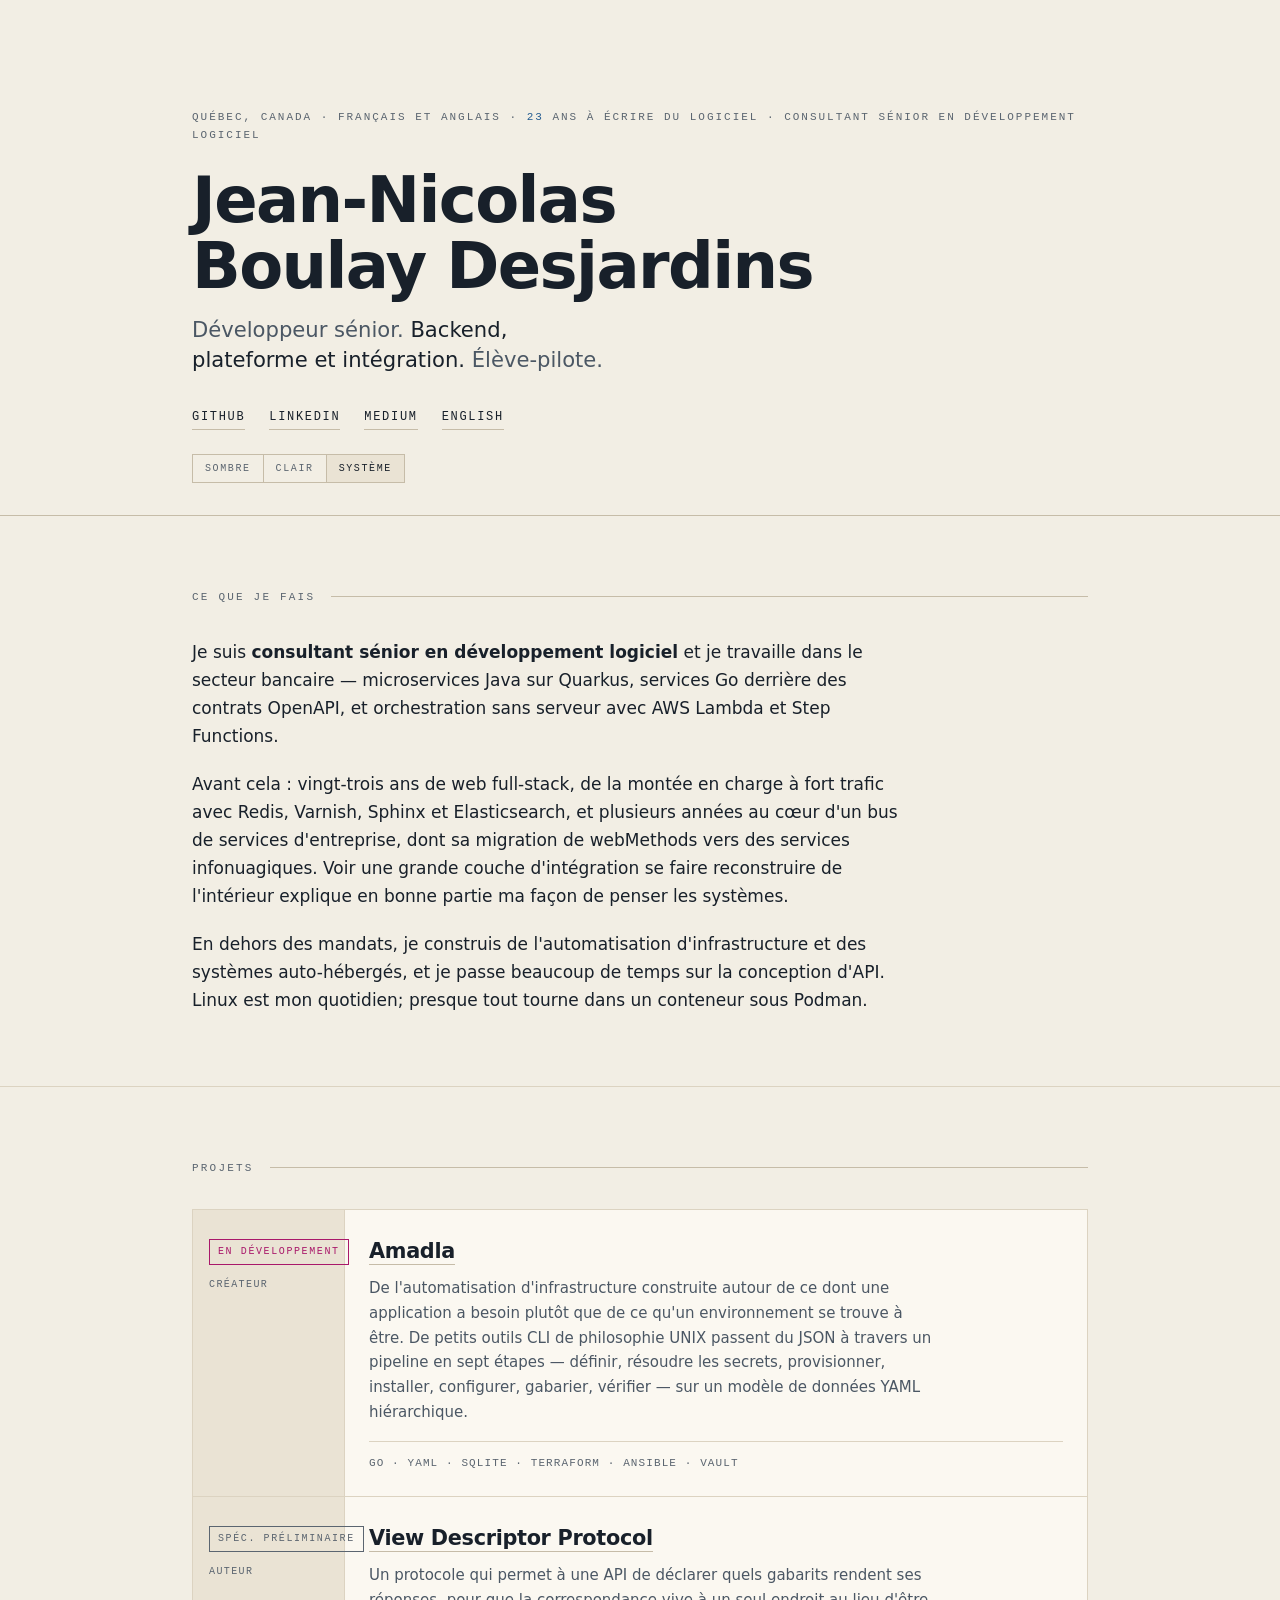
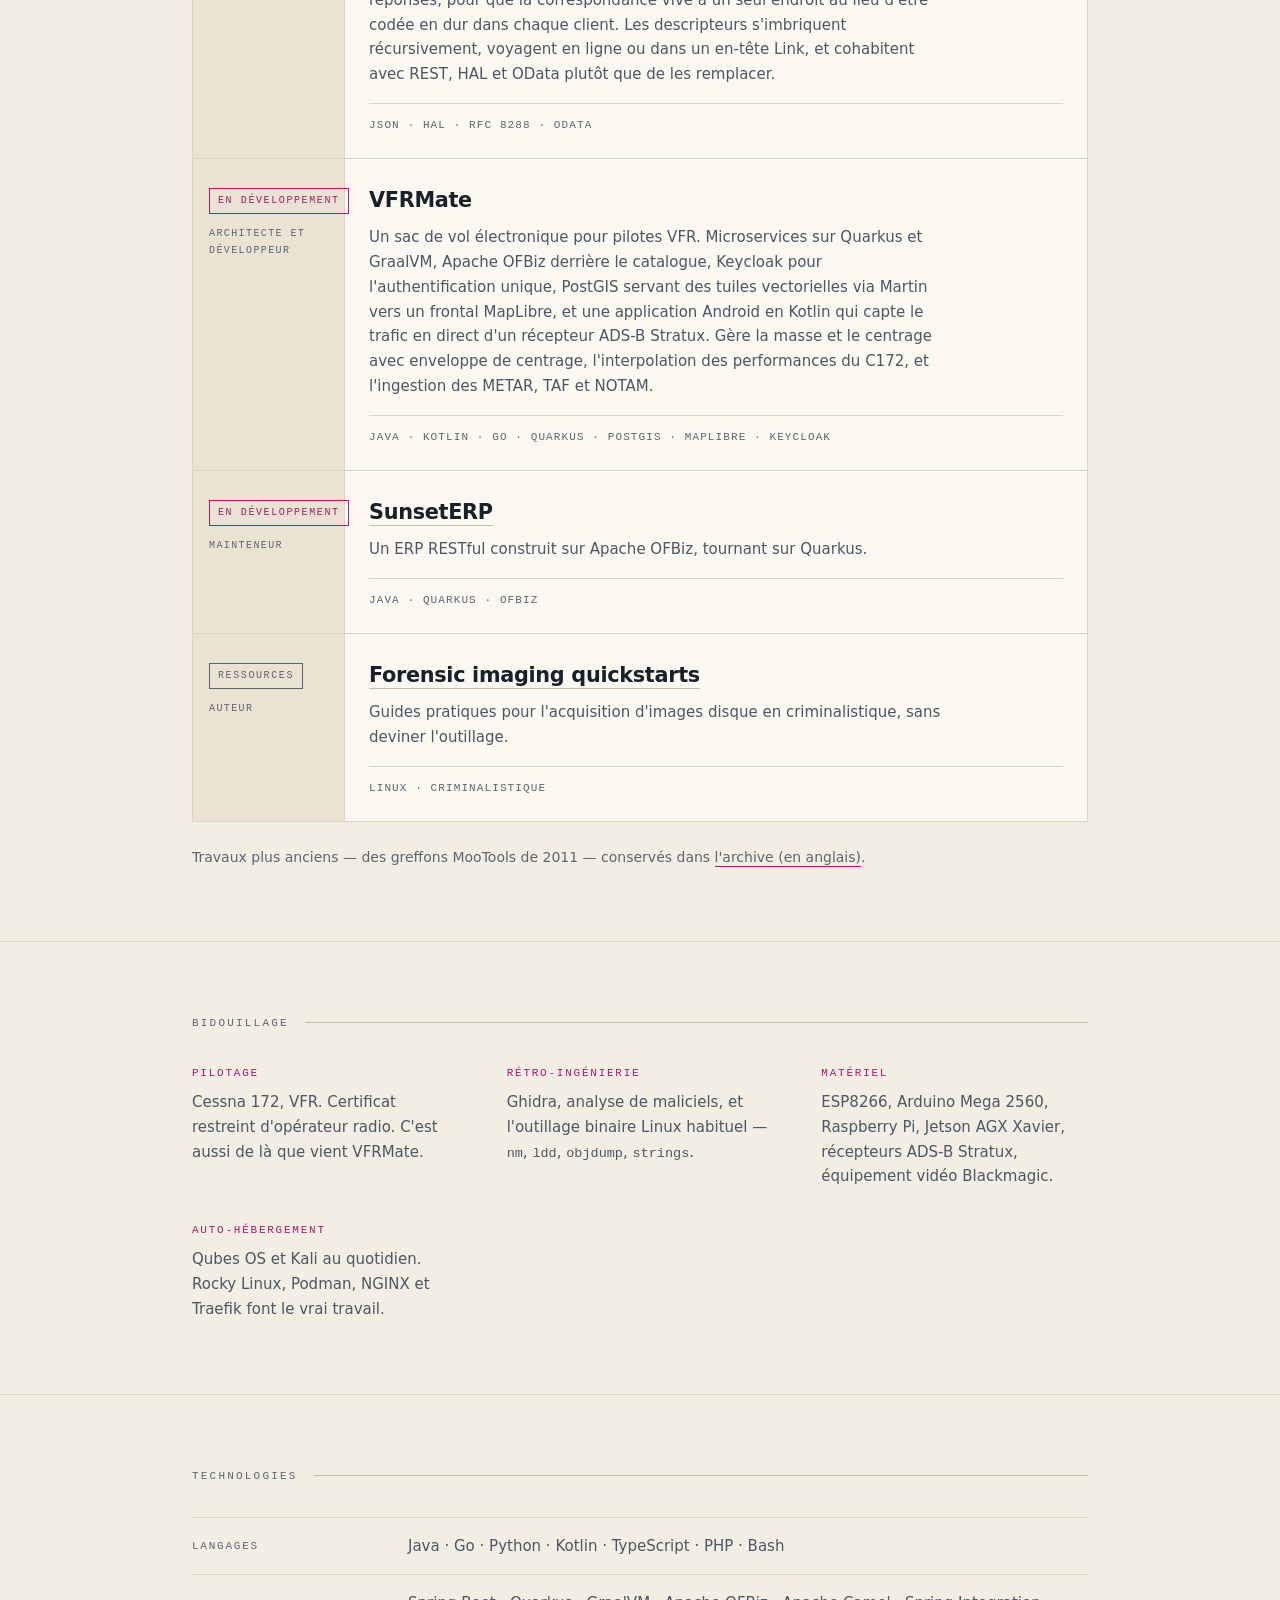
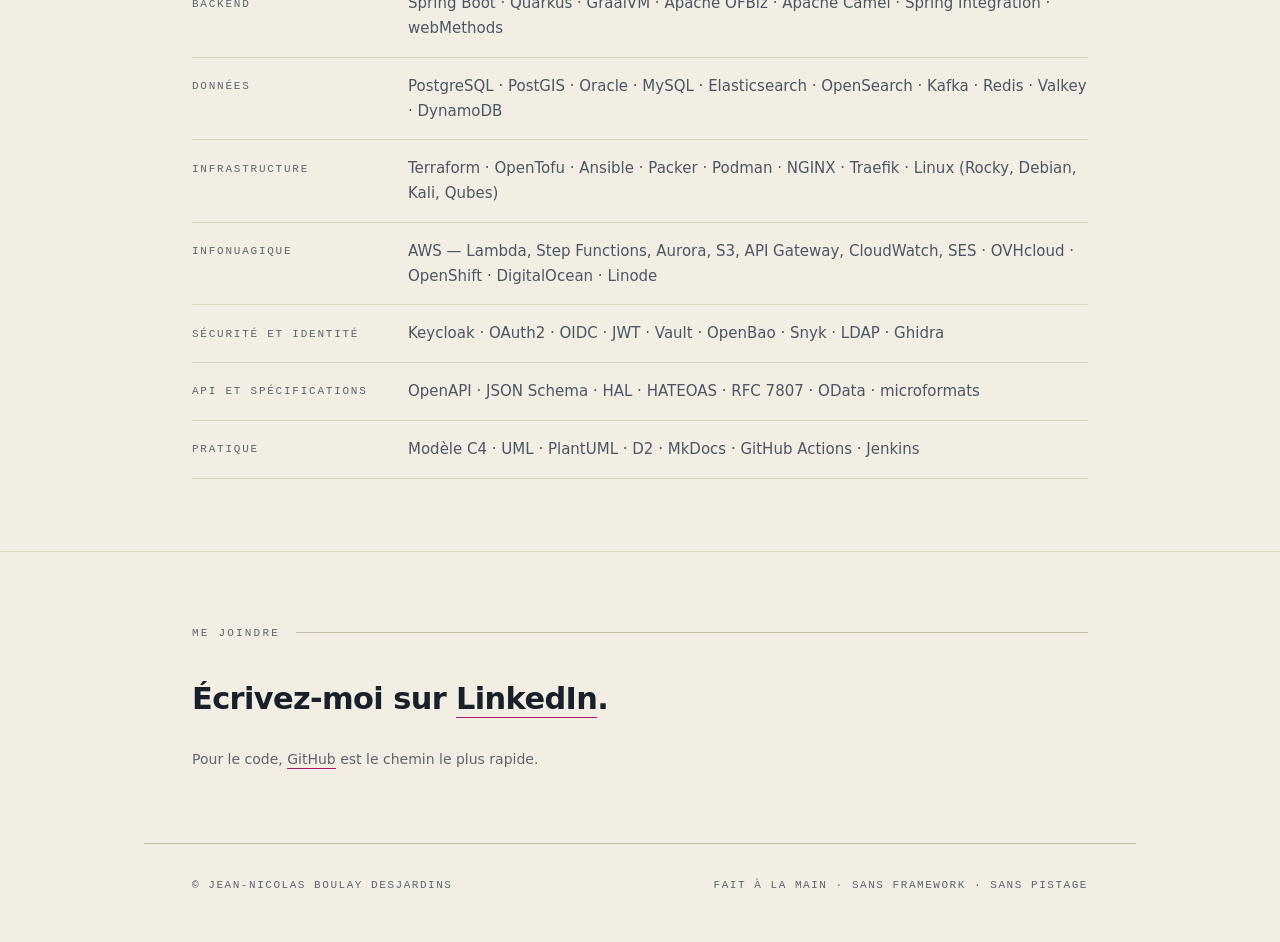
==== fr/index.html @ ff570d65 "Removed the pipeline scanning clause from the intro paragraph" ====
<!DOCTYPE html>
<html lang="fr">
<head>
<meta charset="utf-8">
<meta name="viewport" content="width=device-width, initial-scale=1">
<title>Jean-Nicolas Boulay Desjardins</title>
<meta name="description" content="Développeur sénior en backend, plateforme et intégration. Projets en automatisation d'infrastructure, conception de protocoles d'API et logiciel d'aviation.">
<link rel="canonical" href="https://jnbdz.github.io/fr/">
<link rel="alternate" hreflang="en" href="https://jnbdz.github.io/">
<link rel="alternate" hreflang="fr" href="https://jnbdz.github.io/fr/">
<link rel="alternate" hreflang="x-default" href="https://jnbdz.github.io/">
<meta property="og:type" content="profile">
<meta property="og:title" content="Jean-Nicolas Boulay Desjardins">
<meta property="og:description" content="Développeur sénior en backend, plateforme et intégration. Projets en automatisation d'infrastructure, conception de protocoles d'API et logiciel d'aviation.">
<meta property="og:url" content="https://jnbdz.github.io/fr/">
<meta property="og:site_name" content="Jean-Nicolas Boulay Desjardins">
<meta property="og:locale" content="fr_CA">
<meta name="theme-color" media="(prefers-color-scheme: dark)" content="#0e141a">
<meta name="theme-color" media="(prefers-color-scheme: light)" content="#f2eee4">
<script>
try {
  var t = localStorage.getItem("theme");
  if (t === "dark" || t === "light") {
    document.documentElement.setAttribute("data-theme", t);
  }
} catch (e) {}
</script>
<link rel="icon" href="/favicon.ico" sizes="32x32">
<link rel="stylesheet" href="/assets/css/main.css">
</head>
<body class="h-card">

<a class="skip-link" href="#main-content">Aller au contenu</a>

<header class="masthead">
  <div class="wrap">
    <p class="masthead__meta">
      <span class="p-region">Québec</span>, <span class="p-country-name">Canada</span>
      &middot; français et anglais
      &middot; <span class="masthead__meta-figure">23</span> ans à écrire du logiciel
      &middot; consultant sénior en développement logiciel
    </p>
    <h1 class="masthead__name p-name"><span class="p-given-name">Jean-Nicolas</span> <span class="p-family-name">Boulay Desjardins</span></h1>
    <p class="masthead__lede">
      Développeur sénior. <span class="masthead__lede-strong">Backend, plateforme et intégration.</span> Élève-pilote.
    </p>
    <nav class="masthead__links" aria-label="Profils ailleurs">
      <a class="u-url" href="https://github.com/jnbdz">GitHub</a>
      <a class="u-url" href="https://www.linkedin.com/in/jean-nicolas-boulay/">LinkedIn</a>
      <a class="u-url" href="https://jeannicolasboulay.medium.com/">Medium</a>
      <a href="/" lang="en" hreflang="en">English</a>
    </nav>
    <div class="theme-switch" role="group" aria-label="Thème" hidden>
      <button type="button" data-set-theme="dark" aria-pressed="false">Sombre</button>
      <button type="button" data-set-theme="light" aria-pressed="false">Clair</button>
      <button type="button" data-set-theme="system" aria-pressed="true">Système</button>
    </div>
  </div>
</header>

<main id="main-content" tabindex="-1">

  <section class="band" aria-labelledby="what-i-do">
    <div class="wrap">
      <h2 class="eyebrow" id="what-i-do">Ce que je fais</h2>
      <div class="prose">
        <p>Je suis <strong>consultant sénior en développement logiciel</strong> et je travaille dans le secteur bancaire — microservices Java sur Quarkus, services Go derrière des contrats OpenAPI, et orchestration sans serveur avec AWS Lambda et Step Functions.</p>
        <p>Avant cela : vingt-trois ans de web full-stack, de la montée en charge à fort trafic avec Redis, Varnish, Sphinx et Elasticsearch, et plusieurs années au cœur d'un bus de services d'entreprise, dont sa migration de webMethods vers des services infonuagiques. Voir une grande couche d'intégration se faire reconstruire de l'intérieur explique en bonne partie ma façon de penser les systèmes.</p>
        <p>En dehors des mandats, je construis de l'automatisation d'infrastructure et des systèmes auto-hébergés, et je passe beaucoup de temps sur la conception d'API. Linux est mon quotidien; presque tout tourne dans un conteneur sous Podman.</p>
      </div>
    </div>
  </section>

  <section class="band" aria-labelledby="projects">
    <div class="wrap">
      <h2 class="eyebrow" id="projects">Projets</h2>

      <div class="strips">

        <article class="strip">
          <div class="strip__status">
            <span class="strip__chip strip__chip--live">En développement</span>
            <span class="strip__role">Créateur</span>
          </div>
          <div class="strip__body">
            <h3 class="strip__title"><a href="https://amadla.org">Amadla</a></h3>
            <p class="strip__desc">De l'automatisation d'infrastructure construite autour de ce dont une application a besoin plutôt que de ce qu'un environnement se trouve à être. De petits outils CLI de philosophie UNIX passent du JSON à travers un pipeline en sept étapes — définir, résoudre les secrets, provisionner, installer, configurer, gabarier, vérifier — sur un modèle de données YAML hiérarchique.</p>
            <p class="strip__stack">Go &middot; YAML &middot; SQLite &middot; Terraform &middot; Ansible &middot; Vault</p>
          </div>
        </article>

        <article class="strip">
          <div class="strip__status">
            <span class="strip__chip">Spéc. préliminaire</span>
            <span class="strip__role">Auteur</span>
          </div>
          <div class="strip__body">
            <h3 class="strip__title"><a href="https://vdprotocol.org">View Descriptor Protocol</a></h3>
            <p class="strip__desc">Un protocole qui permet à une API de déclarer quels gabarits rendent ses réponses, pour que la correspondance vive à un seul endroit au lieu d'être codée en dur dans chaque client. Les descripteurs s'imbriquent récursivement, voyagent en ligne ou dans un en-tête Link, et cohabitent avec REST, HAL et OData plutôt que de les remplacer.</p>
            <p class="strip__stack">JSON &middot; HAL &middot; RFC 8288 &middot; OData</p>
          </div>
        </article>

        <article class="strip">
          <div class="strip__status">
            <span class="strip__chip strip__chip--live">En développement</span>
            <span class="strip__role">Architecte et développeur</span>
          </div>
          <div class="strip__body">
            <h3 class="strip__title">VFRMate</h3>
            <p class="strip__desc">Un sac de vol électronique pour pilotes VFR. Microservices sur Quarkus et GraalVM, Apache OFBiz derrière le catalogue, Keycloak pour l'authentification unique, PostGIS servant des tuiles vectorielles via Martin vers un frontal MapLibre, et une application Android en Kotlin qui capte le trafic en direct d'un récepteur ADS-B Stratux. Gère la masse et le centrage avec enveloppe de centrage, l'interpolation des performances du C172, et l'ingestion des METAR, TAF et NOTAM.</p>
            <p class="strip__stack">Java &middot; Kotlin &middot; Go &middot; Quarkus &middot; PostGIS &middot; MapLibre &middot; Keycloak</p>
          </div>
        </article>

        <article class="strip">
          <div class="strip__status">
            <span class="strip__chip strip__chip--live">En développement</span>
            <span class="strip__role">Mainteneur</span>
          </div>
          <div class="strip__body">
            <h3 class="strip__title"><a href="https://github.com/jnbdz/SunsetERP">SunsetERP</a></h3>
            <p class="strip__desc">Un ERP RESTful construit sur Apache OFBiz, tournant sur Quarkus.</p>
            <p class="strip__stack">Java &middot; Quarkus &middot; OFBiz</p>
          </div>
        </article>

        <article class="strip">
          <div class="strip__status">
            <span class="strip__chip">Ressources</span>
            <span class="strip__role">Auteur</span>
          </div>
          <div class="strip__body">
            <h3 class="strip__title"><a href="https://github.com/jnbdz/forensic-imaging-quickstarts">Forensic imaging quickstarts</a></h3>
            <p class="strip__desc">Guides pratiques pour l'acquisition d'images disque en criminalistique, sans deviner l'outillage.</p>
            <p class="strip__stack">Linux &middot; Criminalistique</p>
          </div>
        </article>

      </div>

      <p class="strip-note">Travaux plus anciens — des greffons MooTools de 2011 — conservés dans <a href="/demos.html">l'archive (en anglais)</a>.</p>
    </div>
  </section>

  <section class="band" aria-labelledby="tinkering">
    <div class="wrap">
      <h2 class="eyebrow" id="tinkering">Bidouillage</h2>
      <dl class="tinker">
        <div class="tinker__group">
          <dt class="tinker__term">Pilotage</dt>
          <dd class="tinker__desc">Cessna 172, VFR. Certificat restreint d'opérateur radio. C'est aussi de là que vient VFRMate.</dd>
        </div>
        <div class="tinker__group">
          <dt class="tinker__term">Rétro-ingénierie</dt>
          <dd class="tinker__desc">Ghidra, analyse de maliciels, et l'outillage binaire Linux habituel — <code>nm</code>, <code>ldd</code>, <code>objdump</code>, <code>strings</code>.</dd>
        </div>
        <div class="tinker__group">
          <dt class="tinker__term">Matériel</dt>
          <dd class="tinker__desc">ESP8266, Arduino Mega 2560, Raspberry Pi, Jetson AGX Xavier, récepteurs ADS-B Stratux, équipement vidéo Blackmagic.</dd>
        </div>
        <div class="tinker__group">
          <dt class="tinker__term">Auto-hébergement</dt>
          <dd class="tinker__desc">Qubes OS et Kali au quotidien. Rocky Linux, Podman, NGINX et Traefik font le vrai travail.</dd>
        </div>
      </dl>
    </div>
  </section>

  <section class="band" aria-labelledby="tech">
    <div class="wrap">
      <h2 class="eyebrow" id="tech">Technologies</h2>
      <dl class="tech">
        <div class="tech__row">
          <dt class="tech__term">Langages</dt>
          <dd class="tech__desc">Java &middot; Go &middot; Python &middot; Kotlin &middot; TypeScript &middot; PHP &middot; Bash</dd>
        </div>
        <div class="tech__row">
          <dt class="tech__term">Backend</dt>
          <dd class="tech__desc">Spring Boot &middot; Quarkus &middot; GraalVM &middot; Apache OFBiz &middot; Apache Camel &middot; Spring Integration &middot; webMethods</dd>
        </div>
        <div class="tech__row">
          <dt class="tech__term">Données</dt>
          <dd class="tech__desc">PostgreSQL &middot; PostGIS &middot; Oracle &middot; MySQL &middot; Elasticsearch &middot; OpenSearch &middot; Kafka &middot; Redis &middot; Valkey &middot; DynamoDB</dd>
        </div>
        <div class="tech__row">
          <dt class="tech__term">Infrastructure</dt>
          <dd class="tech__desc">Terraform &middot; OpenTofu &middot; Ansible &middot; Packer &middot; Podman &middot; NGINX &middot; Traefik &middot; Linux (Rocky, Debian, Kali, Qubes)</dd>
        </div>
        <div class="tech__row">
          <dt class="tech__term">Infonuagique</dt>
          <dd class="tech__desc">AWS — Lambda, Step Functions, Aurora, S3, API Gateway, CloudWatch, SES &middot; OVHcloud &middot; OpenShift &middot; DigitalOcean &middot; Linode</dd>
        </div>
        <div class="tech__row">
          <dt class="tech__term">Sécurité et identité</dt>
          <dd class="tech__desc">Keycloak &middot; OAuth2 &middot; OIDC &middot; JWT &middot; Vault &middot; OpenBao &middot; Snyk &middot; LDAP &middot; Ghidra</dd>
        </div>
        <div class="tech__row">
          <dt class="tech__term">API et spécifications</dt>
          <dd class="tech__desc">OpenAPI &middot; JSON Schema &middot; HAL &middot; HATEOAS &middot; RFC 7807 &middot; OData &middot; microformats</dd>
        </div>
        <div class="tech__row">
          <dt class="tech__term">Pratique</dt>
          <dd class="tech__desc">Modèle C4 &middot; UML &middot; PlantUML &middot; D2 &middot; MkDocs &middot; GitHub Actions &middot; Jenkins</dd>
        </div>
      </dl>
    </div>
  </section>

  <section class="band" aria-labelledby="contact">
    <div class="wrap">
      <h2 class="eyebrow" id="contact">Me joindre</h2>
      <p class="contact__line">Écrivez-moi sur <a href="https://www.linkedin.com/in/jean-nicolas-boulay/">LinkedIn</a>.</p>
      <p class="strip-note">Pour le code, <a href="https://github.com/jnbdz">GitHub</a> est le chemin le plus rapide.</p>
    </div>
  </section>

</main>

<footer class="wrap site-footer">
  <span>&copy; Jean-Nicolas Boulay Desjardins</span>
  <span>Fait à la main &middot; Sans framework &middot; Sans pistage</span>
</footer>

<script>
(function () {
  var group = document.querySelector(".theme-switch");
  if (!group) { return; }
  var root = document.documentElement;
  var buttons = Array.prototype.slice.call(
    group.querySelectorAll("button[data-set-theme]"));

  function paint() {
    var mode = root.getAttribute("data-theme") || "system";
    buttons.forEach(function (b) {
      b.setAttribute("aria-pressed",
        String(b.getAttribute("data-set-theme") === mode));
    });
  }

  buttons.forEach(function (b) {
    b.addEventListener("click", function () {
      var mode = b.getAttribute("data-set-theme");
      try {
        if (mode === "system") { localStorage.removeItem("theme"); }
        else { localStorage.setItem("theme", mode); }
      } catch (e) {}
      if (mode === "system") { root.removeAttribute("data-theme"); }
      else { root.setAttribute("data-theme", mode); }
      paint();
    });
  });

  group.hidden = false;
  paint();
})();
</script>

</body>
</html>
---- assets/css/main.css ----
@layer reset, tokens, base, layout, components, utilities;
/* Layer order. Later layers win regardless of specificity. */

@layer reset {
  *,
  *::before,
  *::after {
    box-sizing: border-box;
  }

  :where(body, h1, h2, h3, p, dl, dd, figure) {
    margin: 0;
  }

  :where(ul, ol) {
    margin: 0;
    padding: 0;
    list-style: none;
  }

  :where(img, svg) {
    display: block;
    max-width: 100%;
  }
}

@layer tokens {
  :root {
    color-scheme: dark light;

    /* --- primitives: night panel (dark) --- */
    --slate-950: #0e141a;
    --slate-900: #151d25;
    --slate-850: #1b242e;
    --slate-800: #1e2831;
    --slate-700: #2c3945;
    --slate-400: #7f8d98;
    --slate-300: #97a5b3;
    --slate-100: #dce3ea;
    --magenta-400: #ee5ba3;
    --blue-300: #6fade2;

    /* --- primitives: chart paper (light) --- */
    --buff-100: #f2eee4;
    --buff-50: #fbf8f1;
    --buff-200: #eae3d4;
    --buff-300: #dcd3c1;
    --buff-400: #c6bca8;
    --ink-900: #18202a;
    --ink-600: #4b5764;
    --ink-500: #5b6570;
    --magenta-700: #a9186a;
    --blue-800: #245c90;

    /* --- semantic: dark is the primary treatment --- */
    --color-ground: var(--slate-950);
    --color-surface: var(--slate-900);
    --color-surface-alt: var(--slate-850);
    --color-rule: var(--slate-700);
    --color-rule-soft: var(--slate-800);
    --color-text: var(--slate-100);
    --color-text-muted: var(--slate-300);
    --color-text-faint: var(--slate-400);
    --color-accent: var(--magenta-400);
    --color-accent-2: var(--blue-300);

    /* --- type --- */
    --font-sans: system-ui, -apple-system, "Segoe UI", Roboto,
      "Helvetica Neue", Arial, sans-serif;
    --font-mono: ui-monospace, "SF Mono", SFMono-Regular, Menlo, Consolas,
      "Liberation Mono", monospace;

    --text-label: 0.6875rem;
    --text-chip: 0.625rem;
    --text-sm: 0.875rem;
    --text-body: 0.9375rem;
    --text-lg: clamp(1.0625rem, 1rem + 0.4vw, 1.375rem);
    --text-title: 1.3rem;
    --text-display: clamp(2.1rem, 1.1rem + 4.2vw, 4rem);
    --text-contact: clamp(1.25rem, 1rem + 1.4vw, 1.9rem);

    --tracking-label: 0.2em;
    --tracking-chip: 0.16em;

    /* --- space scale --- */
    --space-unit: 0.25rem;
    --space-1: calc(var(--space-unit) * 1);
    --space-2: calc(var(--space-unit) * 2);
    --space-3: calc(var(--space-unit) * 3);
    --space-4: calc(var(--space-unit) * 4);
    --space-6: calc(var(--space-unit) * 6);
    --space-8: calc(var(--space-unit) * 8);
    --space-12: calc(var(--space-unit) * 12);

    /* --- layout --- */
    --measure: 66ch;
    --gutter: clamp(1.25rem, 5vw, 3rem);
    --page-max: 62rem;
    --band-space: clamp(3rem, 8vh, 4.5rem);
  }

  @media (prefers-color-scheme: light) {
    :root {
      --color-ground: var(--buff-100);
      --color-surface: var(--buff-50);
      --color-surface-alt: var(--buff-200);
      --color-rule: var(--buff-400);
      --color-rule-soft: var(--buff-300);
      --color-text: var(--ink-900);
      --color-text-muted: var(--ink-600);
      --color-text-faint: var(--ink-500);
      --color-accent: var(--magenta-700);
      --color-accent-2: var(--blue-800);
    }
  }

  /* Forced themes: the masthead theme switch stamps data-theme on <html>.
     Attribute selectors outrank the plain :root blocks, so these win over
     both system schemes. Token assignments must stay byte-identical to the
     corresponding scheme blocks above - tools/check.py enforces the match. */
  :root[data-theme="dark"] {
    color-scheme: dark;
    --color-ground: var(--slate-950);
    --color-surface: var(--slate-900);
    --color-surface-alt: var(--slate-850);
    --color-rule: var(--slate-700);
    --color-rule-soft: var(--slate-800);
    --color-text: var(--slate-100);
    --color-text-muted: var(--slate-300);
    --color-text-faint: var(--slate-400);
    --color-accent: var(--magenta-400);
    --color-accent-2: var(--blue-300);
  }

  :root[data-theme="light"] {
    color-scheme: light;
    --color-ground: var(--buff-100);
    --color-surface: var(--buff-50);
    --color-surface-alt: var(--buff-200);
    --color-rule: var(--buff-400);
    --color-rule-soft: var(--buff-300);
    --color-text: var(--ink-900);
    --color-text-muted: var(--ink-600);
    --color-text-faint: var(--ink-500);
    --color-accent: var(--magenta-700);
    --color-accent-2: var(--blue-800);
  }
}

@layer base {
  html {
    -webkit-text-size-adjust: 100%;
  }

  body {
    background-color: var(--color-ground);
    color: var(--color-text);
    font-family: var(--font-sans);
    font-size: clamp(1rem, 0.96rem + 0.2vw, 1.0625rem);
    line-height: 1.65;
    font-variant-numeric: tabular-nums;
    -webkit-font-smoothing: antialiased;
  }

  a {
    color: inherit;
    text-decoration: none;
    border-block-end: 1px solid var(--color-accent);
    padding-block-end: 1px;
    transition: color 0.15s ease, border-color 0.15s ease;
  }

  a:hover {
    color: var(--color-accent);
  }

  a:focus-visible {
    outline: 2px solid var(--color-accent);
    outline-offset: 3px;
    border-radius: 2px;
  }

  strong {
    font-weight: 600;
    color: var(--color-text);
  }

  code {
    font-family: var(--font-mono);
    font-size: 0.9em;
  }
}

@layer utilities {
  @media (prefers-reduced-motion: reduce) {
    *,
    *::before,
    *::after {
      transition-duration: 0.01ms;
      animation-duration: 0.01ms;
      animation-iteration-count: 1;
    }
  }
}

@layer layout {
  .wrap {
    max-inline-size: var(--page-max);
    margin-inline: auto;
    padding-inline: var(--gutter);
  }

  .band {
    border-block-end: 1px solid var(--color-rule-soft);
  }

  .band:last-of-type {
    border-block-end: 0;
  }

  .band > .wrap {
    padding-block: var(--band-space);
  }

  .prose {
    max-inline-size: var(--measure);
  }

  .prose > p + p {
    margin-block-start: 1.15em;
  }
}

@layer components {
  .eyebrow {
    display: flex;
    align-items: center;
    gap: var(--space-4);
    margin-block-end: var(--space-8);
    font-family: var(--font-mono);
    font-size: var(--text-label);
    font-weight: 400;
    letter-spacing: var(--tracking-label);
    text-transform: uppercase;
    color: var(--color-text-faint);
  }

  .eyebrow::after {
    content: "";
    flex: 1;
    block-size: 1px;
    background-color: var(--color-rule);
  }

  .site-footer {
    display: flex;
    flex-wrap: wrap;
    gap: var(--space-2) var(--space-8);
    justify-content: space-between;
    border-block-start: 1px solid var(--color-rule);
    padding-block: var(--space-8) var(--space-12);
    font-family: var(--font-mono);
    font-size: var(--text-label);
    letter-spacing: 0.14em;
    text-transform: uppercase;
    color: var(--color-text-faint);
  }
}

@layer utilities {
  .skip-link {
    position: absolute;
    inset-inline-start: var(--gutter);
    inset-block-start: var(--space-2);
    z-index: 10;
    padding: var(--space-3) var(--space-4);
    background-color: var(--color-surface);
    border: 1px solid var(--color-accent);
    transform: translateY(-200%);
  }

  .skip-link:focus {
    transform: translateY(0);
  }

  .sr-only {
    position: absolute;
    inline-size: 1px;
    block-size: 1px;
    padding: 0;
    margin: -1px;
    overflow: hidden;
    clip-path: inset(50%);
    white-space: nowrap;
    border: 0;
  }
}

@layer components {
  .masthead {
    border-block-end: 1px solid var(--color-rule);
    padding-block: clamp(3.5rem, 12vh, 7rem) var(--space-8);
  }

  .masthead__meta {
    margin-block-end: var(--space-6);
    font-family: var(--font-mono);
    font-size: var(--text-label);
    letter-spacing: 0.18em;
    text-transform: uppercase;
    color: var(--color-text-faint);
  }

  .masthead__meta-figure {
    color: var(--color-accent-2);
    font-weight: 500;
  }

  .masthead__name {
    max-inline-size: 14ch;
    margin-block-end: var(--space-4);
    font-size: var(--text-display);
    font-weight: 650;
    line-height: 1.02;
    letter-spacing: -0.025em;
  }

  .masthead__lede {
    max-inline-size: 34ch;
    margin-block-end: var(--space-8);
    font-size: var(--text-lg);
    line-height: 1.45;
    color: var(--color-text-muted);
    text-wrap: balance;
  }

  .masthead__lede-strong {
    color: var(--color-text);
  }

  .masthead__links {
    display: flex;
    flex-wrap: wrap;
    gap: var(--space-6);
    font-family: var(--font-mono);
    font-size: 0.75rem;
    letter-spacing: 0.14em;
    text-transform: uppercase;
  }

  .masthead__links a {
    border-block-end-color: var(--color-rule);
  }

  .masthead__links a:hover {
    border-block-end-color: var(--color-accent);
  }

  .theme-switch {
    display: inline-flex;
    margin-block-start: var(--space-6);
    border: 1px solid var(--color-rule);
  }

  .theme-switch button {
    padding: var(--space-2) var(--space-3);
    background: none;
    border: 0;
    font-family: var(--font-mono);
    font-size: var(--text-chip);
    letter-spacing: var(--tracking-chip);
    text-transform: uppercase;
    color: var(--color-text-faint);
    cursor: pointer;
  }

  .theme-switch button + button {
    border-inline-start: 1px solid var(--color-rule);
  }

  .theme-switch button[aria-pressed="true"] {
    background-color: var(--color-surface-alt);
    color: var(--color-text);
  }

  .theme-switch button:focus-visible {
    outline: 2px solid var(--color-accent);
    outline-offset: -2px;
  }
}

@layer components {
  .strips {
    display: grid;
    gap: 1px;
    background-color: var(--color-rule-soft);
    border: 1px solid var(--color-rule-soft);
  }

  .strip {
    display: grid;
    grid-template-columns: 9.5rem 1fr;
    background-color: var(--color-surface);
  }

  .strip__status {
    padding: var(--space-6) var(--space-4);
    background-color: var(--color-surface-alt);
    border-inline-end: 1px solid var(--color-rule-soft);
  }

  .strip__chip {
    display: inline-block;
    padding: var(--space-1) var(--space-2);
    border: 1px solid currentcolor;
    font-family: var(--font-mono);
    font-size: var(--text-chip);
    letter-spacing: var(--tracking-chip);
    text-transform: uppercase;
    white-space: nowrap;
    color: var(--color-text-faint);
  }

  .strip__chip--live {
    color: var(--color-accent);
  }

  .strip__chip--active {
    color: var(--color-accent-2);
  }

  .strip__role {
    display: block;
    margin-block-start: var(--space-3);
    font-family: var(--font-mono);
    font-size: var(--text-chip);
    letter-spacing: 0.14em;
    text-transform: uppercase;
    color: var(--color-text-faint);
  }

  .strip__body {
    padding: var(--space-6);
  }

  .strip__title {
    margin-block-end: var(--space-2);
    font-size: var(--text-title);
    font-weight: 600;
    letter-spacing: -0.015em;
  }

  .strip__title a {
    border-block-end-color: var(--color-rule);
  }

  .strip__title a:hover {
    border-block-end-color: var(--color-accent);
  }

  .strip__desc {
    max-inline-size: 60ch;
    font-size: var(--text-body);
    color: var(--color-text-muted);
  }

  .strip__stack {
    margin-block-start: var(--space-4);
    padding-block-start: var(--space-3);
    border-block-start: 1px solid var(--color-rule-soft);
    font-family: var(--font-mono);
    font-size: var(--text-label);
    letter-spacing: 0.1em;
    text-transform: uppercase;
    color: var(--color-text-faint);
  }

  .strip-note {
    margin-block-start: var(--space-6);
    font-size: var(--text-sm);
    color: var(--color-text-faint);
  }

  @media (width <= 40rem) {
    .strip {
      grid-template-columns: 1fr;
    }

    .strip__status {
      display: flex;
      align-items: center;
      gap: var(--space-4);
      padding: var(--space-4);
      border-inline-end: 0;
      border-block-end: 1px solid var(--color-rule-soft);
    }

    .strip__role {
      margin-block-start: 0;
    }

    .strip__body {
      padding: var(--space-4);
    }
  }
}

@layer components {
  .tinker {
    display: grid;
    gap: var(--space-8) var(--space-12);
    grid-template-columns: repeat(auto-fit, minmax(15rem, 1fr));
  }

  .tinker__term {
    margin-block-end: var(--space-2);
    font-family: var(--font-mono);
    font-size: var(--text-label);
    letter-spacing: var(--tracking-chip);
    text-transform: uppercase;
    color: var(--color-accent);
  }

  .tinker__desc {
    margin: 0;
    font-size: var(--text-body);
    color: var(--color-text-muted);
  }

  .tech__row {
    display: grid;
    grid-template-columns: 12rem 1fr;
    gap: var(--space-6);
    padding-block: var(--space-4);
    border-block-start: 1px solid var(--color-rule-soft);
  }

  .tech__row:last-child {
    border-block-end: 1px solid var(--color-rule-soft);
  }

  .tech__term {
    padding-block-start: 0.2rem;
    font-family: var(--font-mono);
    font-size: var(--text-label);
    letter-spacing: var(--tracking-chip);
    text-transform: uppercase;
    color: var(--color-text-faint);
  }

  .tech__desc {
    margin: 0;
    font-size: var(--text-body);
    color: var(--color-text-muted);
  }

  .contact__line {
    font-size: var(--text-contact);
    font-weight: 550;
    letter-spacing: -0.02em;
  }

  @media (width <= 40rem) {
    .tech__row {
      grid-template-columns: 1fr;
      gap: var(--space-1);
    }
  }
}

@layer components {
  .prose li + li {
    margin-block-start: var(--space-2);
  }

  .prose li {
    color: var(--color-text-muted);
  }
}
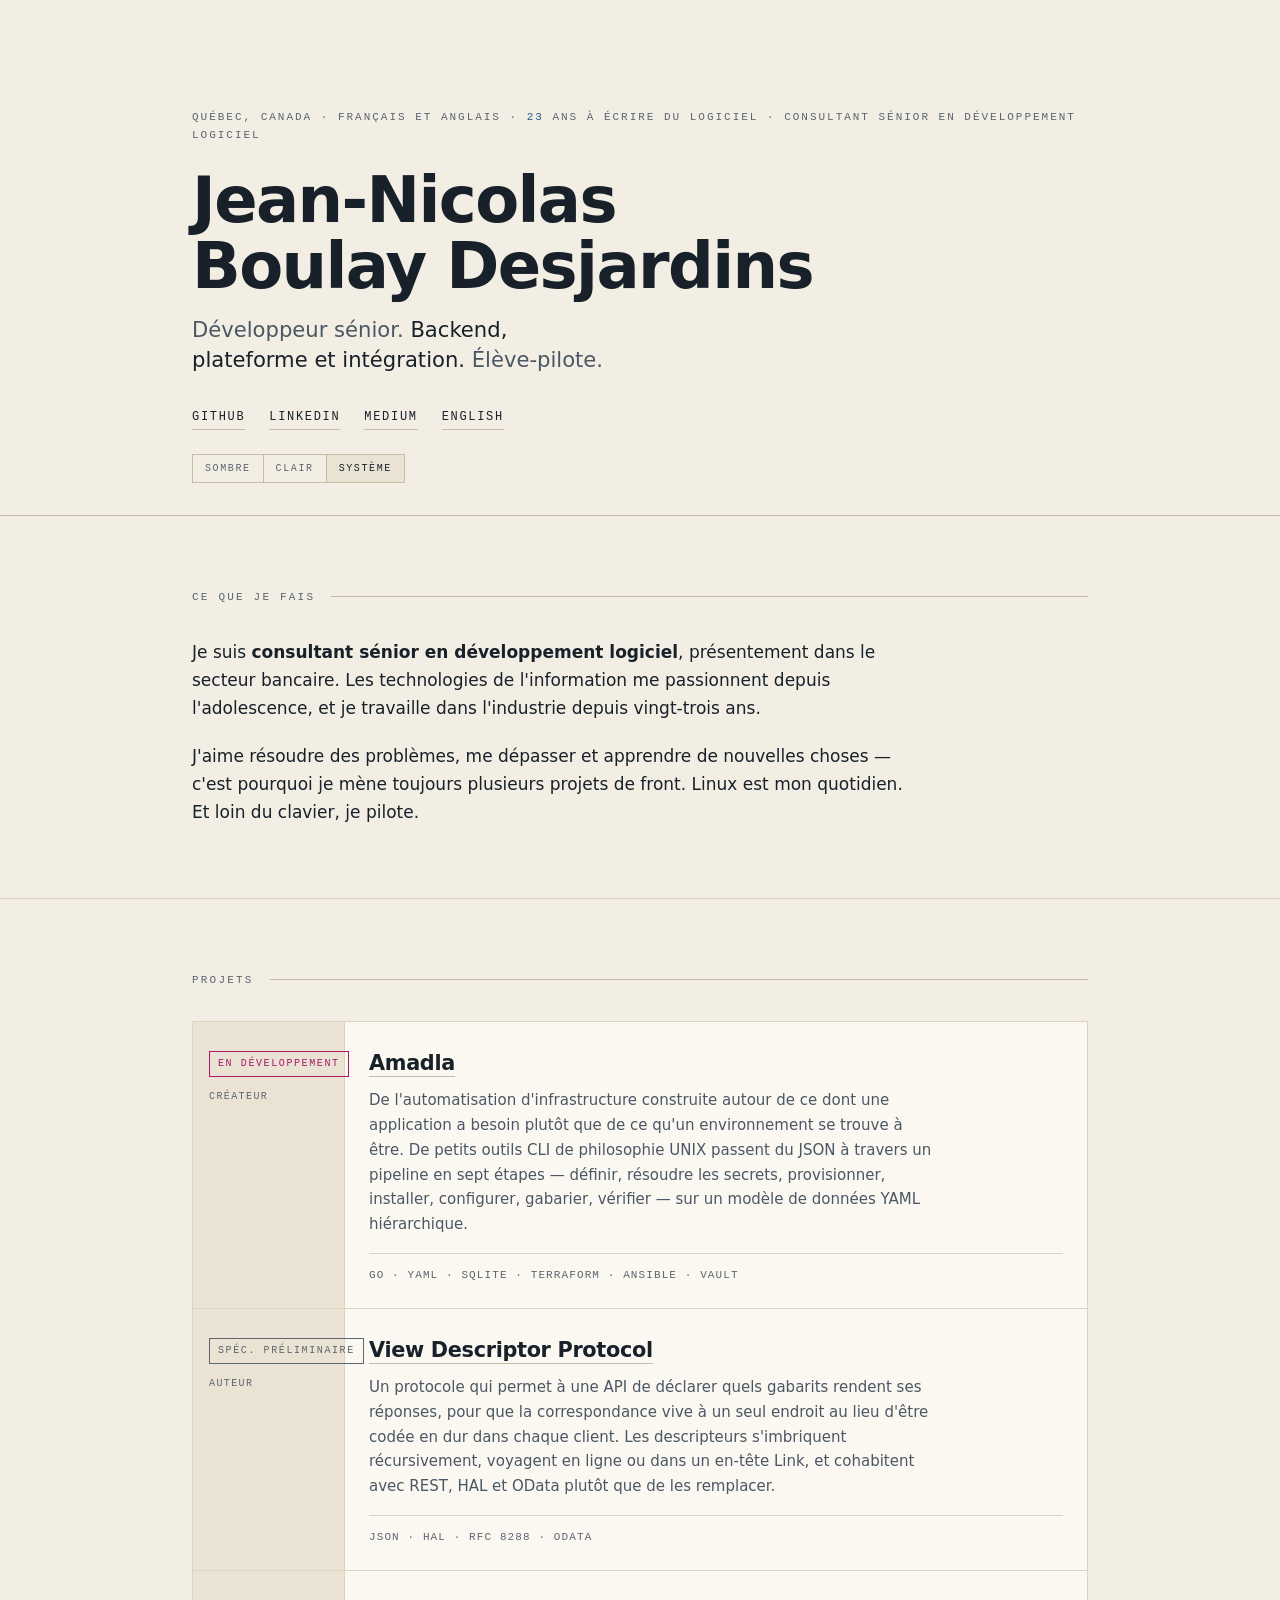
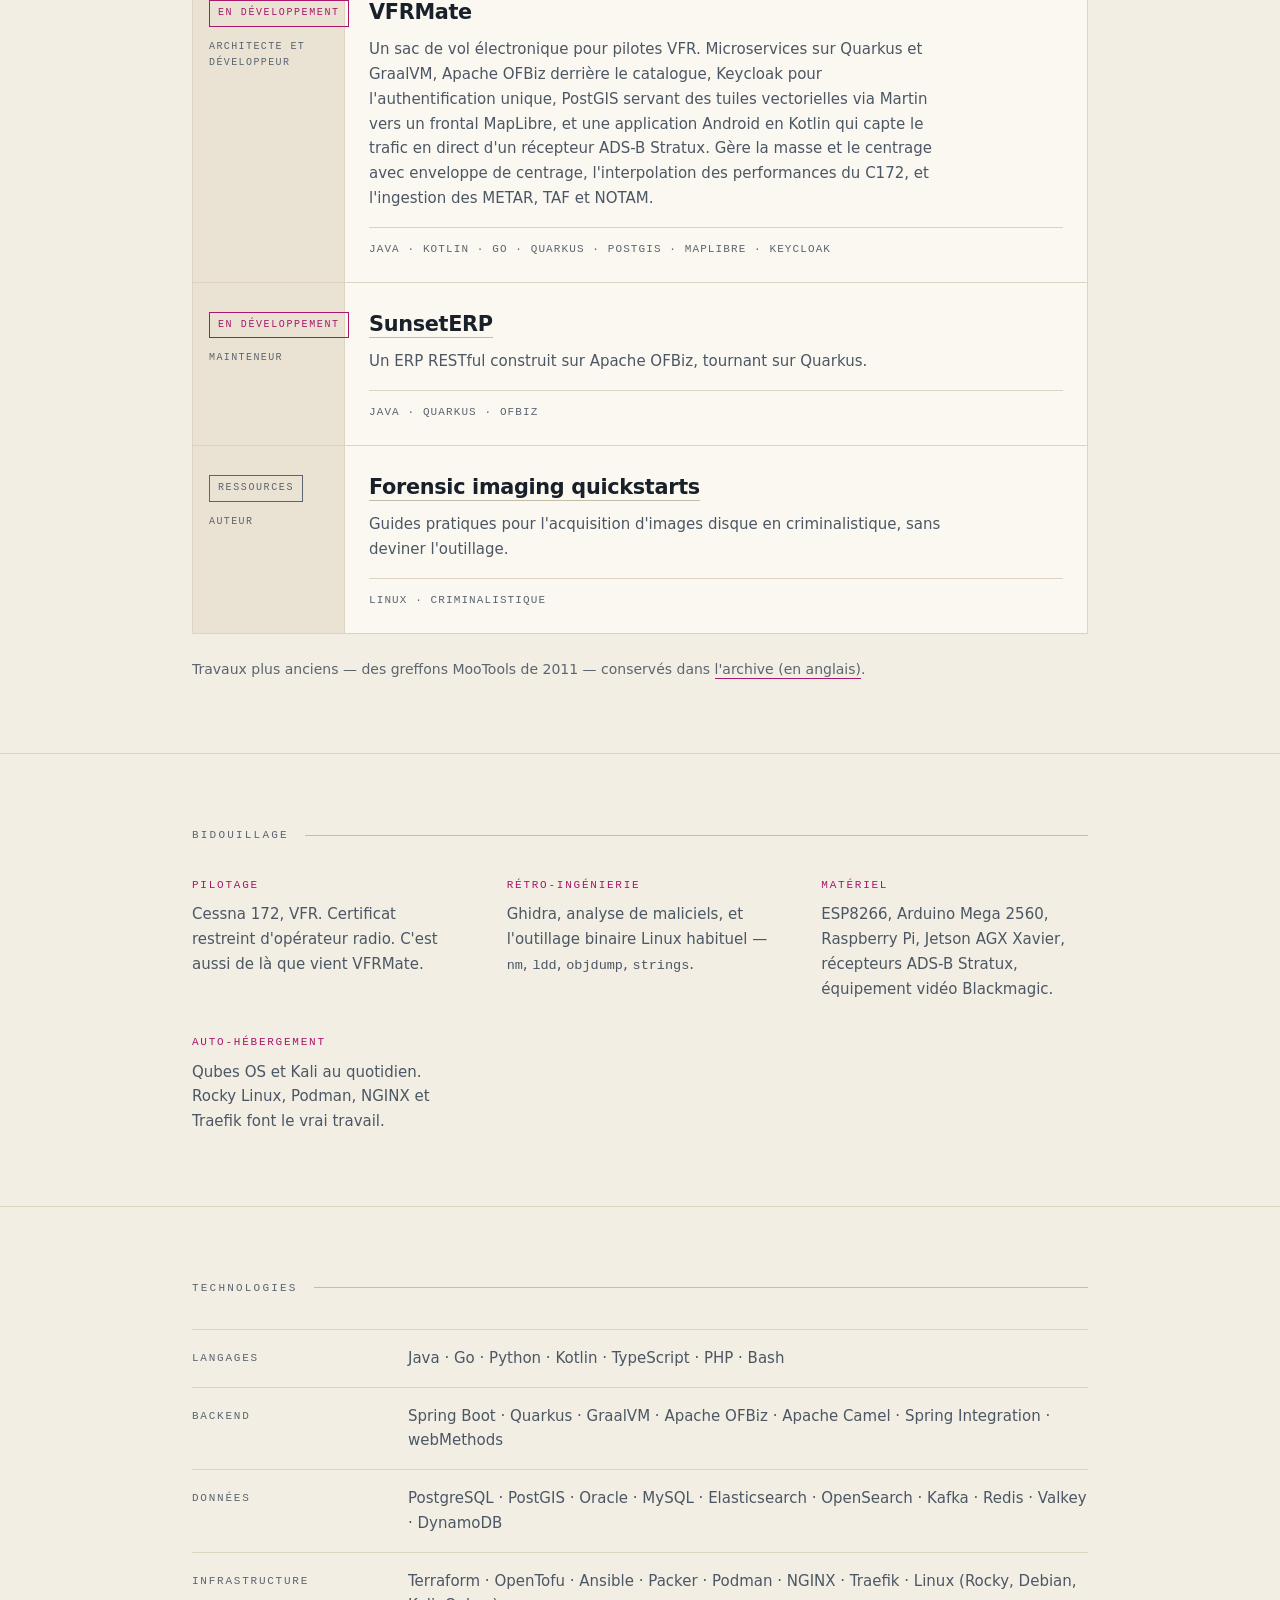
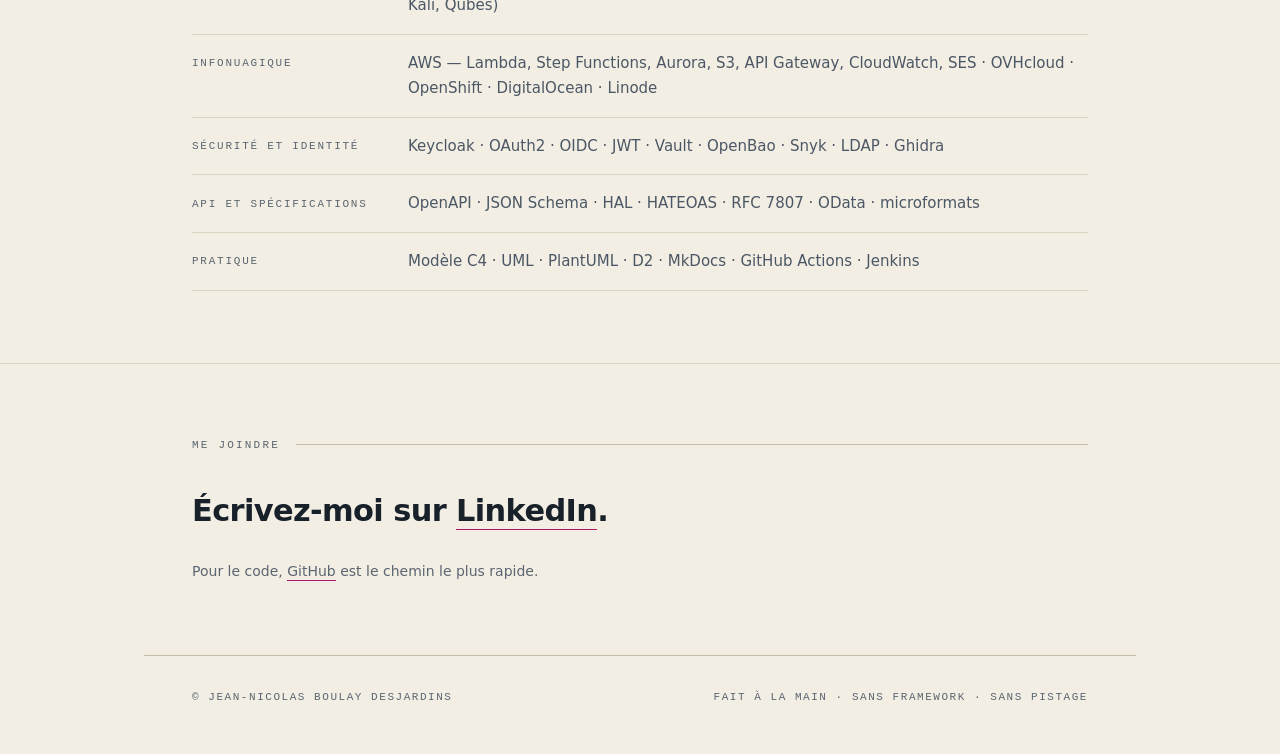
==== commit 5dc8a07d: "Rewrote the intro section at a higher level" ====
--- a/fr/index.html
+++ b/fr/index.html
@@ -64,9 +64,8 @@
     <div class="wrap">
       <h2 class="eyebrow" id="what-i-do">Ce que je fais</h2>
       <div class="prose">
-        <p>Je suis <strong>consultant sénior en développement logiciel</strong> et je travaille dans le secteur bancaire — microservices Java sur Quarkus, services Go derrière des contrats OpenAPI, et orchestration sans serveur avec AWS Lambda et Step Functions.</p>
-        <p>Avant cela : vingt-trois ans de web full-stack, de la montée en charge à fort trafic avec Redis, Varnish, Sphinx et Elasticsearch, et plusieurs années au cœur d'un bus de services d'entreprise, dont sa migration de webMethods vers des services infonuagiques. Voir une grande couche d'intégration se faire reconstruire de l'intérieur explique en bonne partie ma façon de penser les systèmes.</p>
-        <p>En dehors des mandats, je construis de l'automatisation d'infrastructure et des systèmes auto-hébergés, et je passe beaucoup de temps sur la conception d'API. Linux est mon quotidien; presque tout tourne dans un conteneur sous Podman.</p>
+        <p>Je suis <strong>consultant sénior en développement logiciel</strong>, présentement dans le secteur bancaire. Les technologies de l'information me passionnent depuis l'adolescence, et je travaille dans l'industrie depuis vingt-trois ans.</p>
+        <p>J'aime résoudre des problèmes, me dépasser et apprendre de nouvelles choses — c'est pourquoi je mène toujours plusieurs projets de front. Linux est mon quotidien. Et loin du clavier, je pilote.</p>
       </div>
     </div>
   </section>
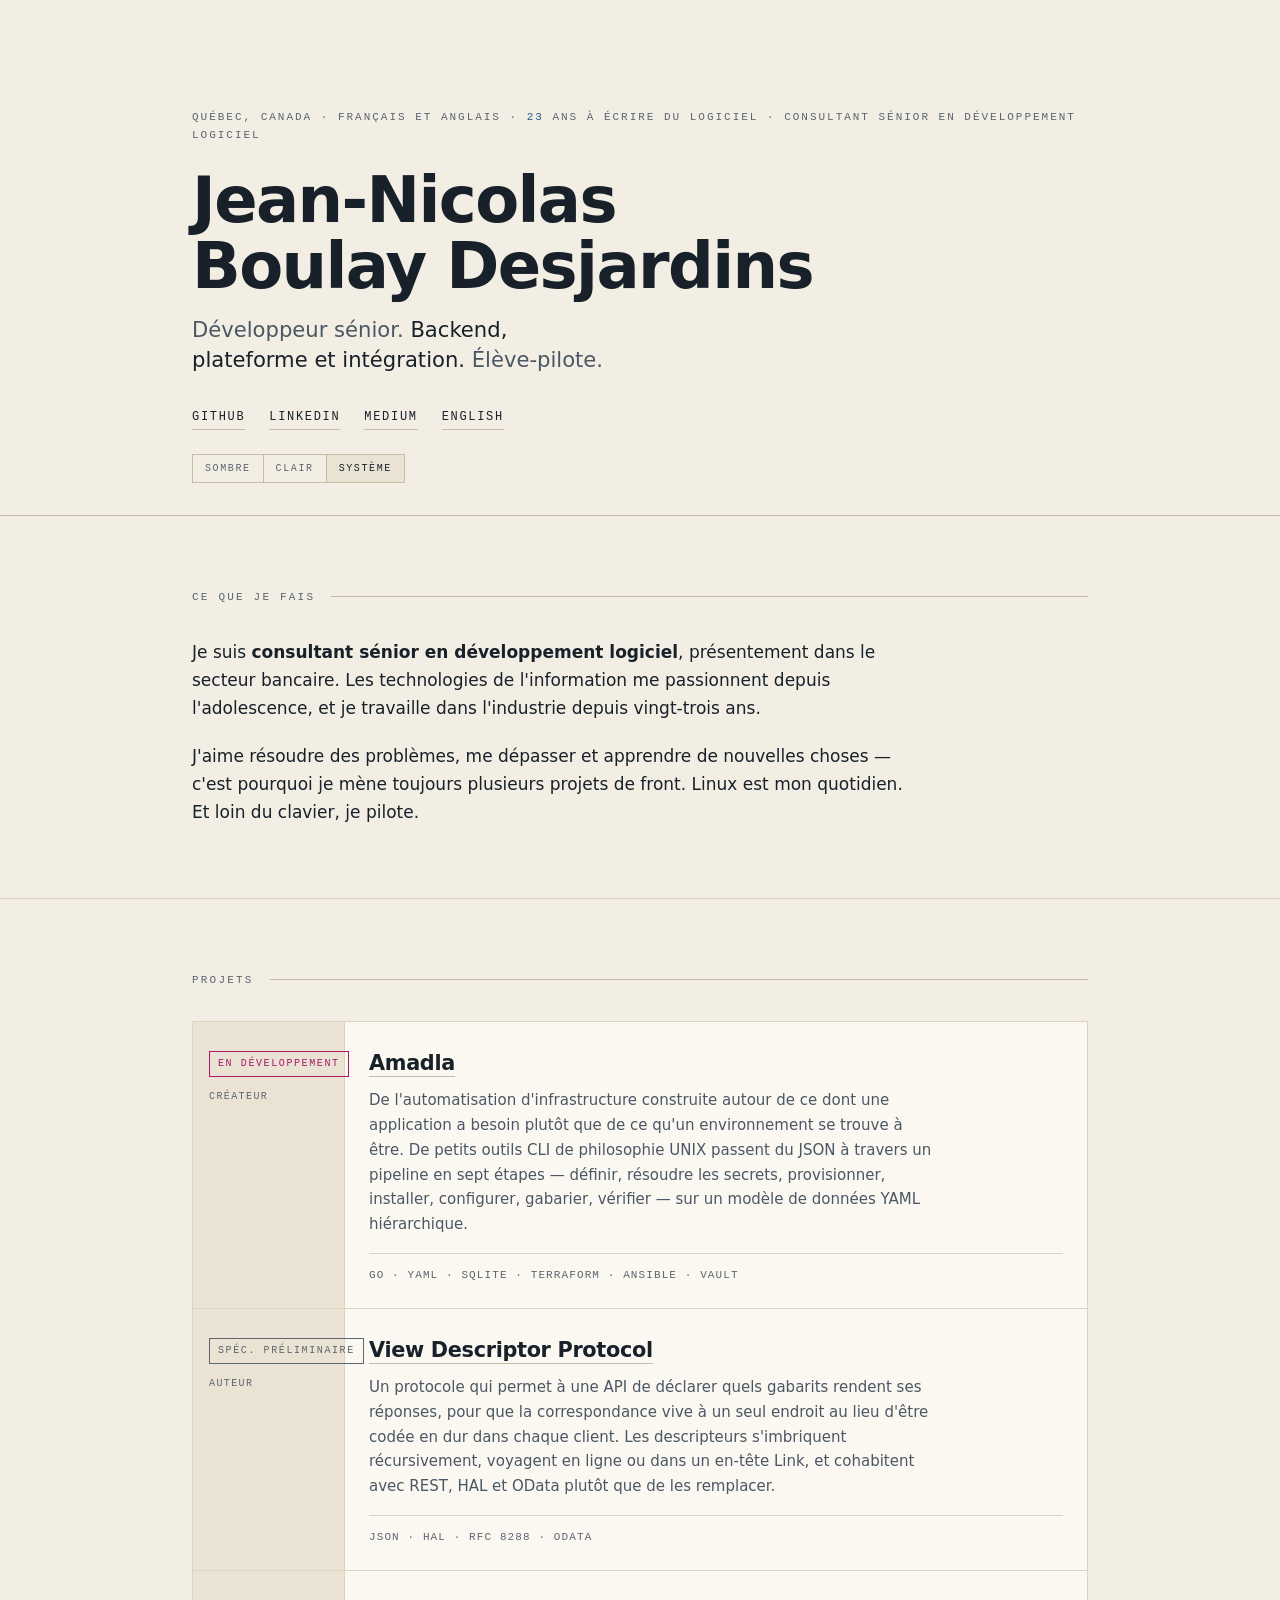
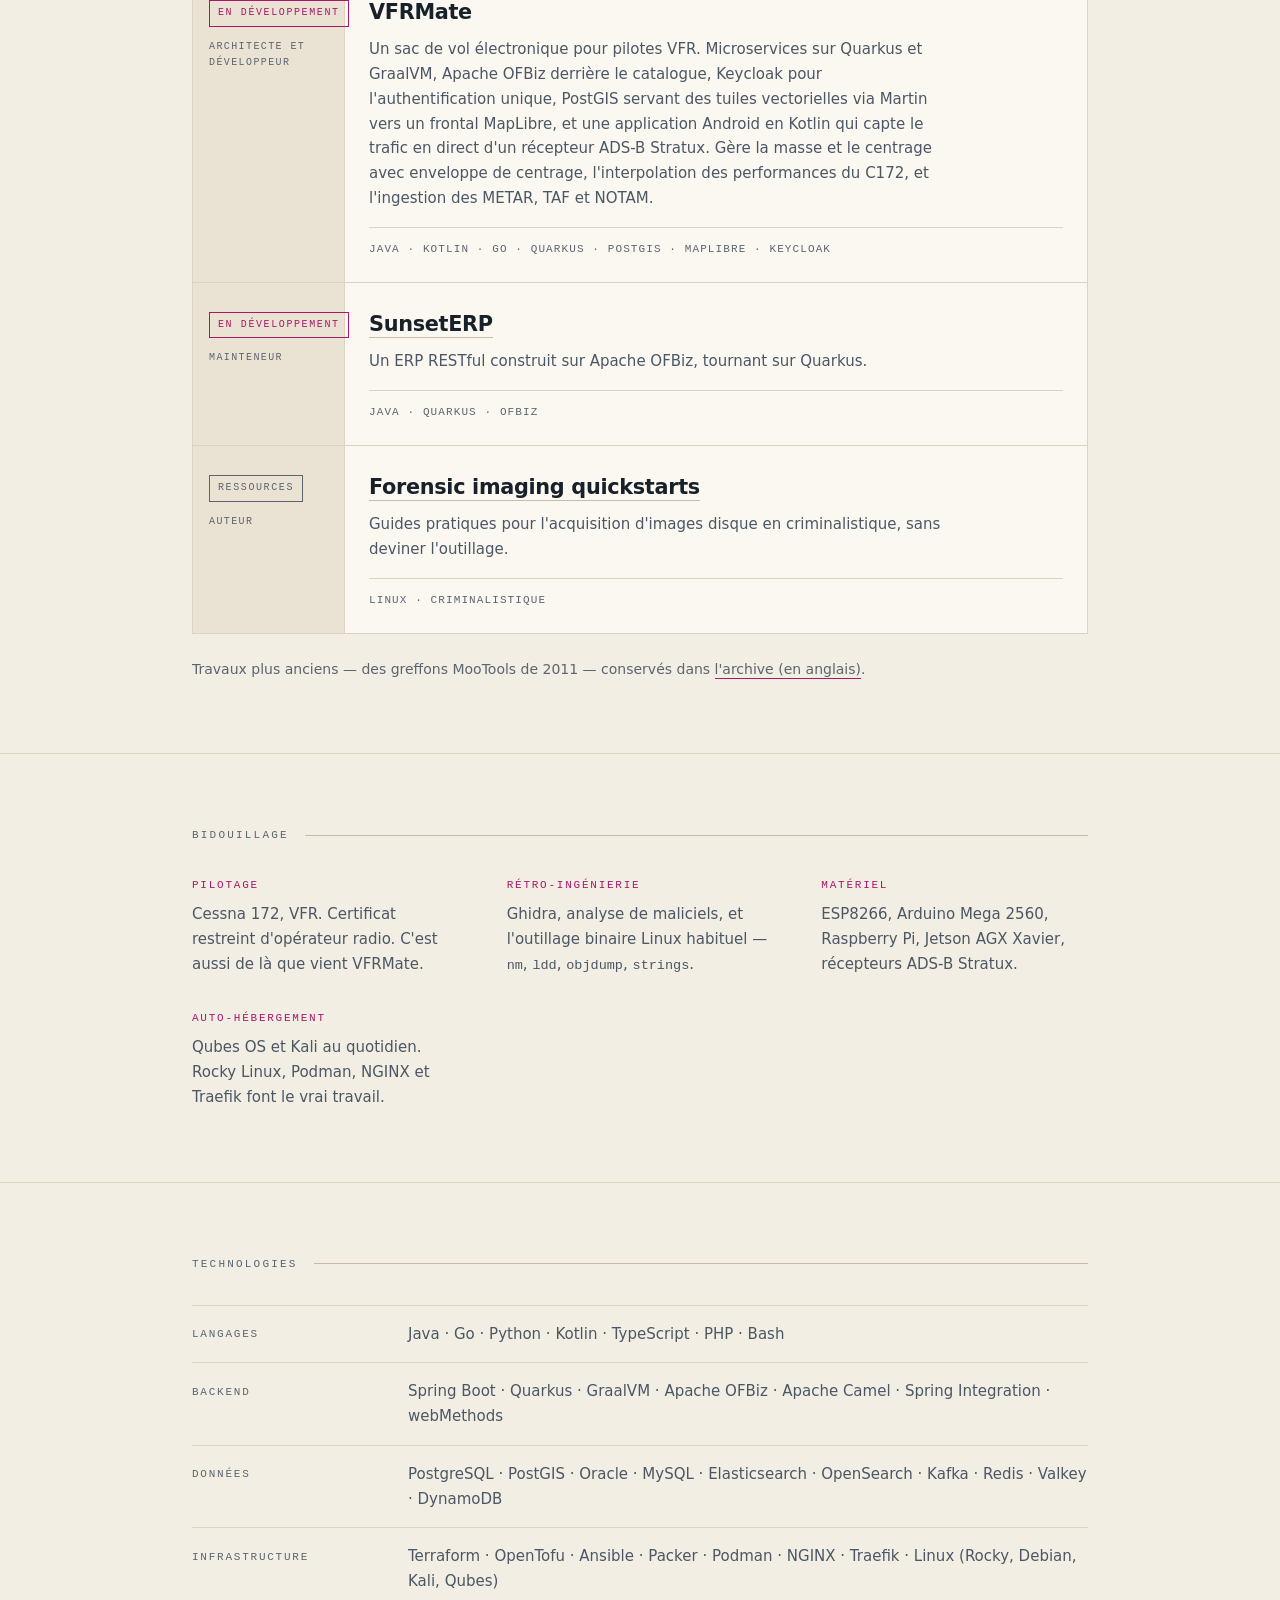
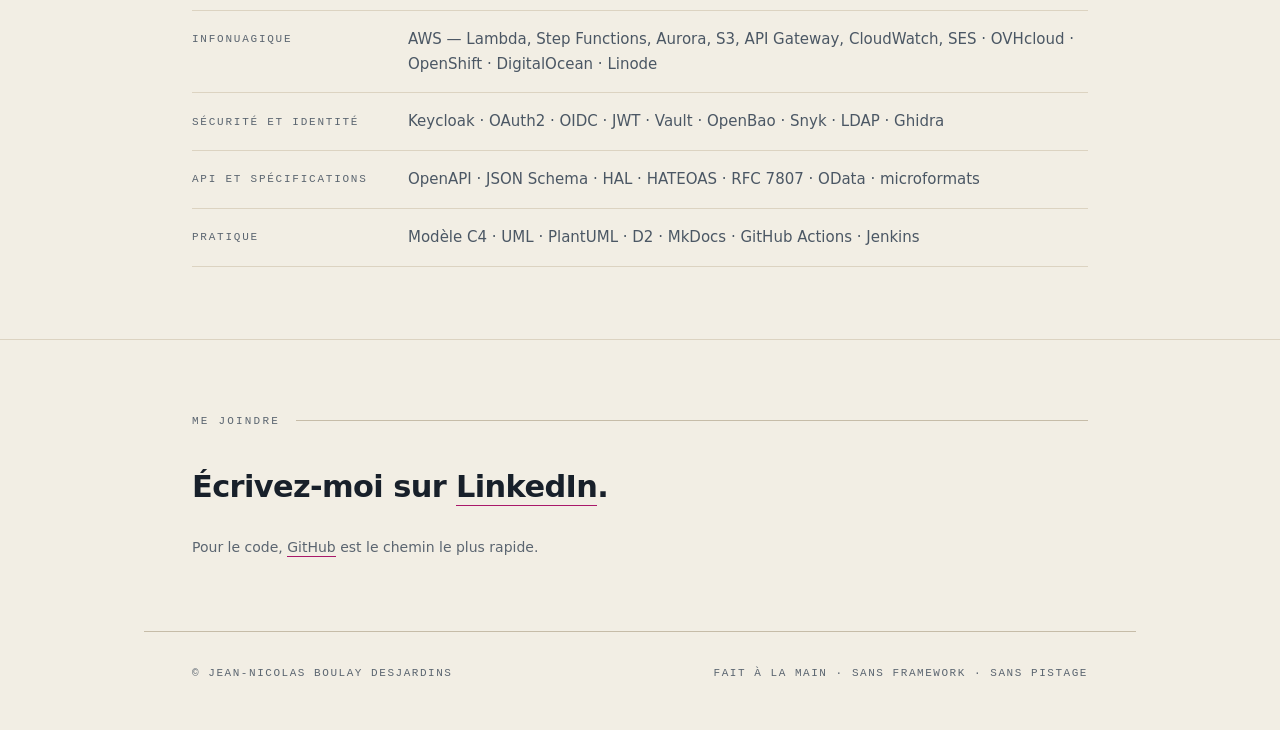
==== commit 0661ce3c: "Removed the Blackmagic video gear mention" ====
--- a/fr/index.html
+++ b/fr/index.html
@@ -156,7 +156,7 @@
         </div>
         <div class="tinker__group">
           <dt class="tinker__term">Matériel</dt>
-          <dd class="tinker__desc">ESP8266, Arduino Mega 2560, Raspberry Pi, Jetson AGX Xavier, récepteurs ADS-B Stratux, équipement vidéo Blackmagic.</dd>
+          <dd class="tinker__desc">ESP8266, Arduino Mega 2560, Raspberry Pi, Jetson AGX Xavier, récepteurs ADS-B Stratux.</dd>
         </div>
         <div class="tinker__group">
           <dt class="tinker__term">Auto-hébergement</dt>
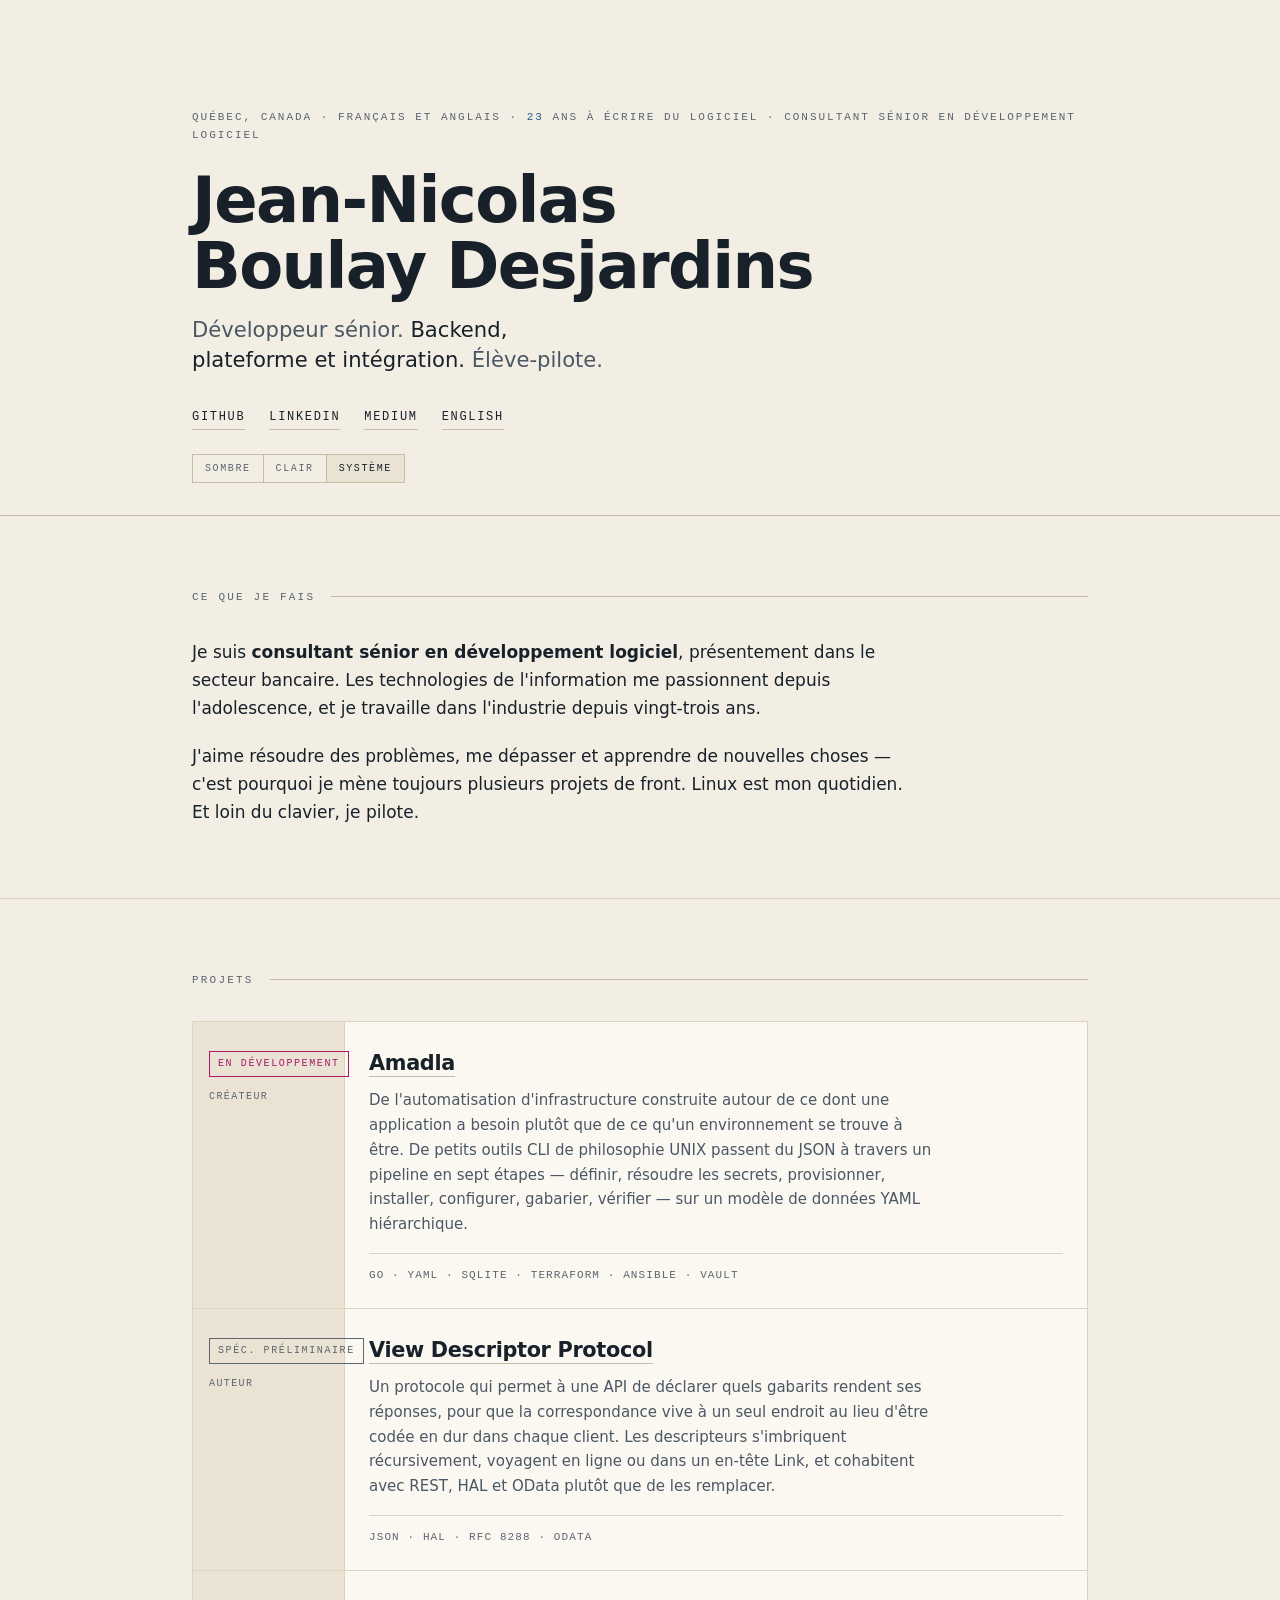
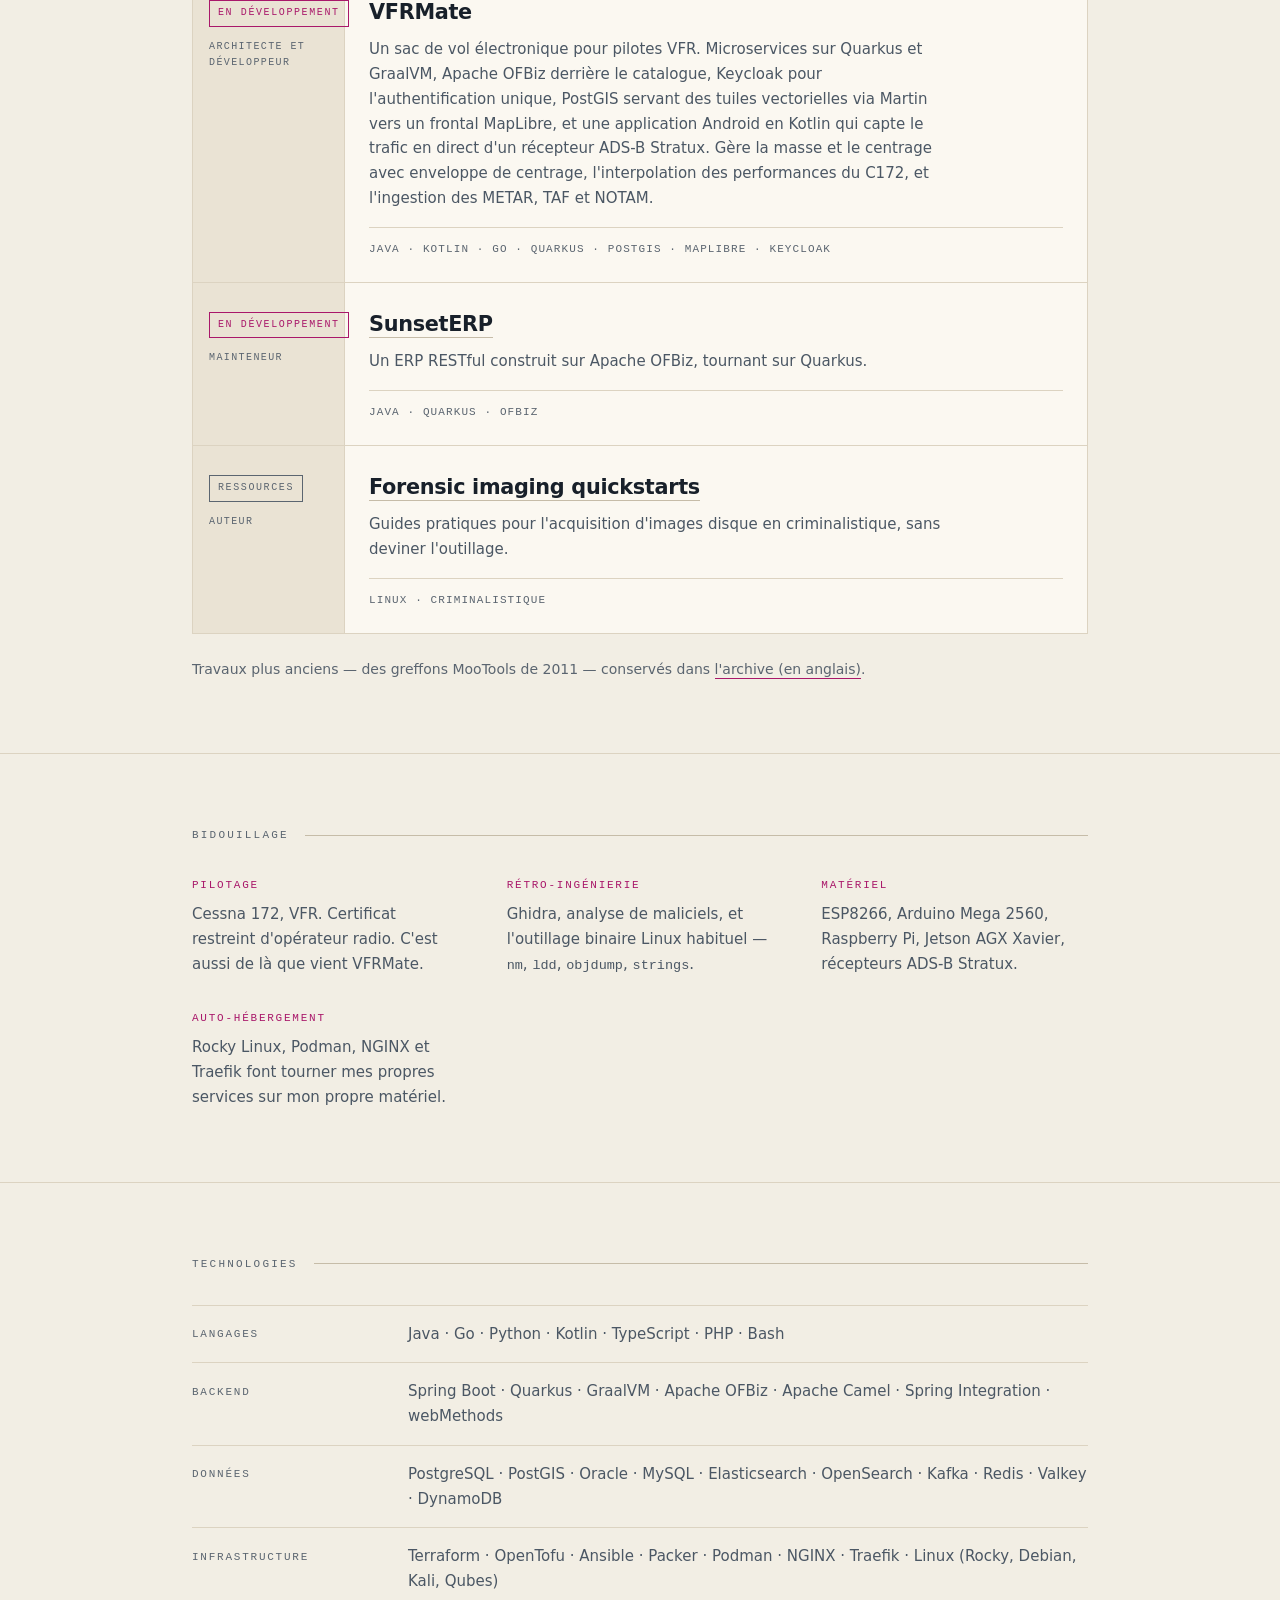
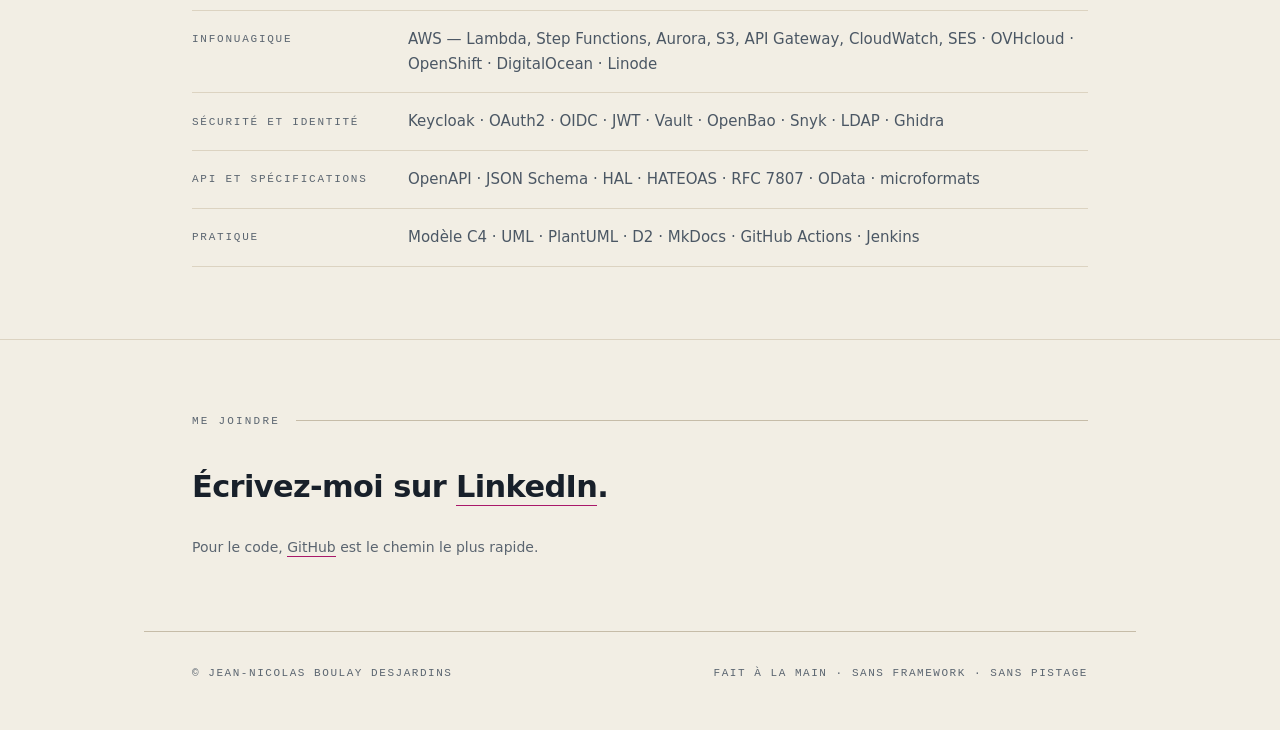
==== commit 4045da1d: "Refocused the self-hosting entry on the homelab stack" ====
--- a/fr/index.html
+++ b/fr/index.html
@@ -160,7 +160,7 @@
         </div>
         <div class="tinker__group">
           <dt class="tinker__term">Auto-hébergement</dt>
-          <dd class="tinker__desc">Qubes OS et Kali au quotidien. Rocky Linux, Podman, NGINX et Traefik font le vrai travail.</dd>
+          <dd class="tinker__desc">Rocky Linux, Podman, NGINX et Traefik font tourner mes propres services sur mon propre matériel.</dd>
         </div>
       </dl>
     </div>
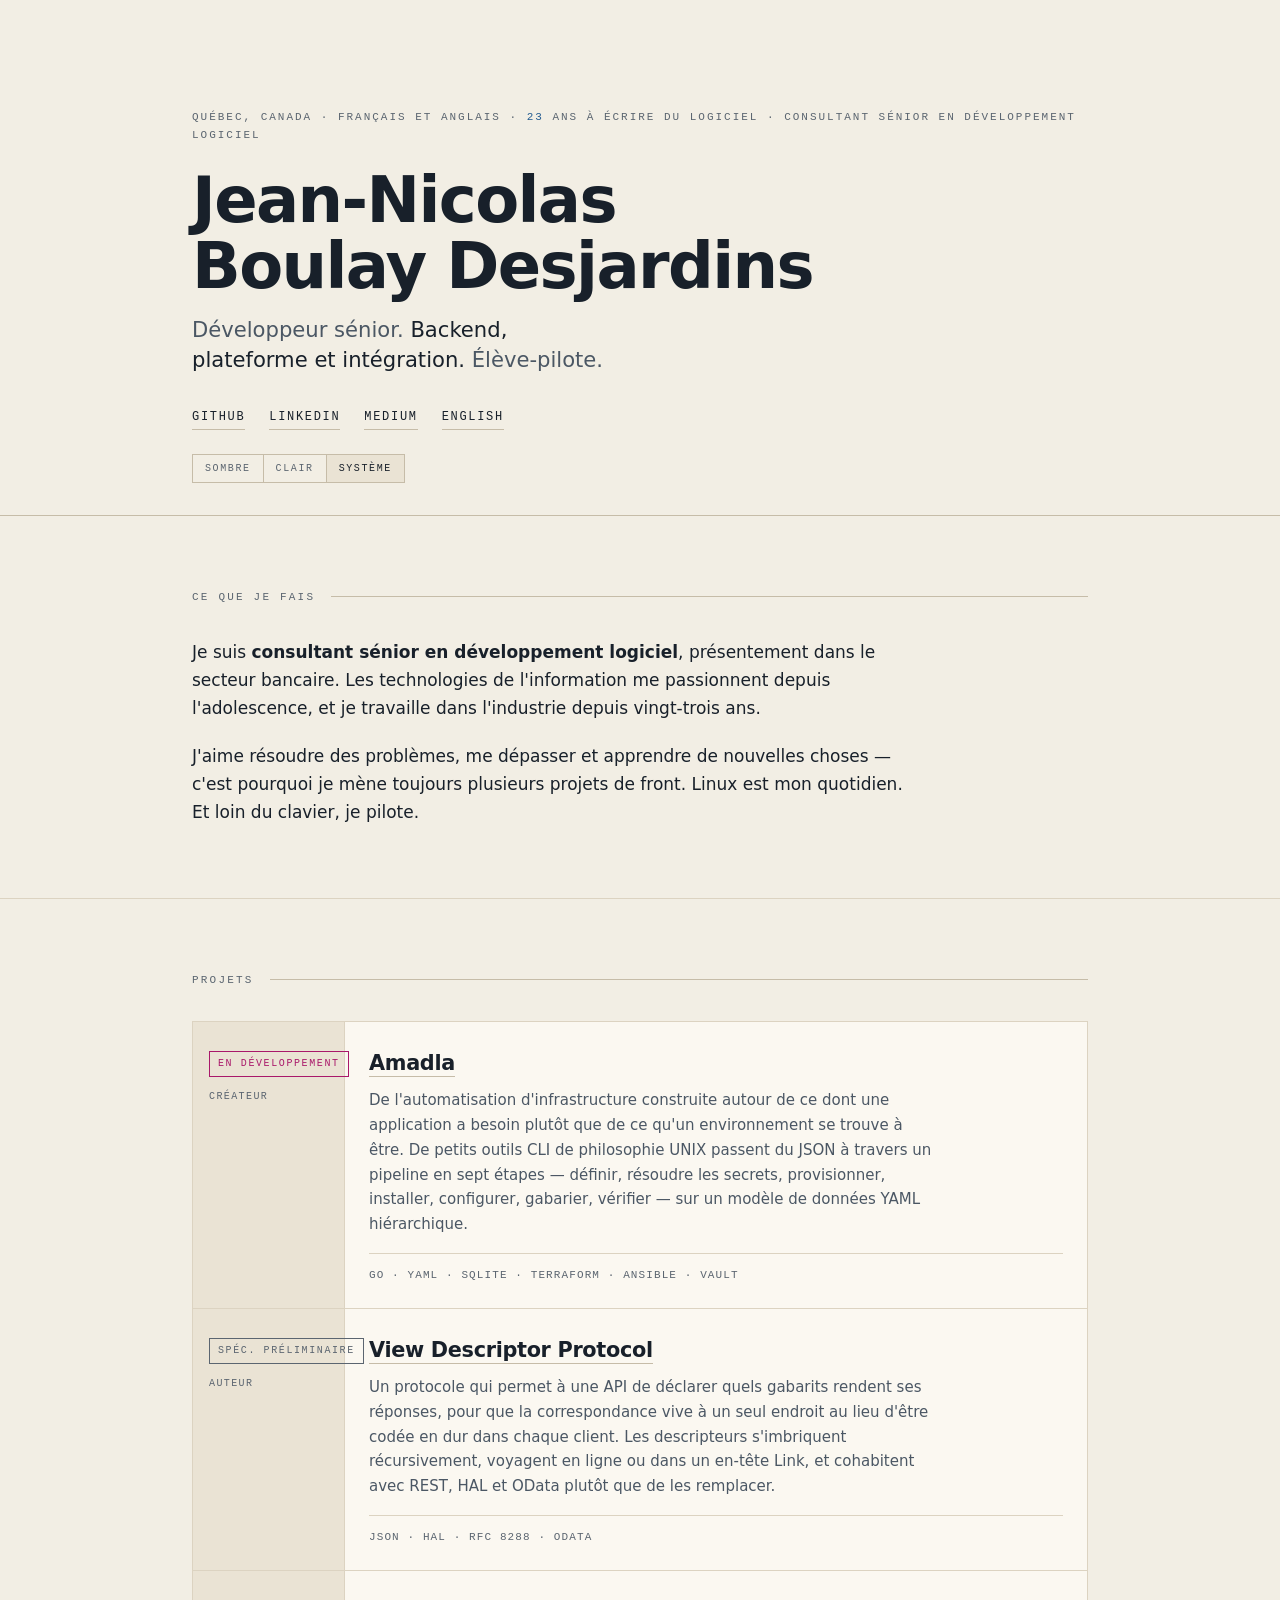
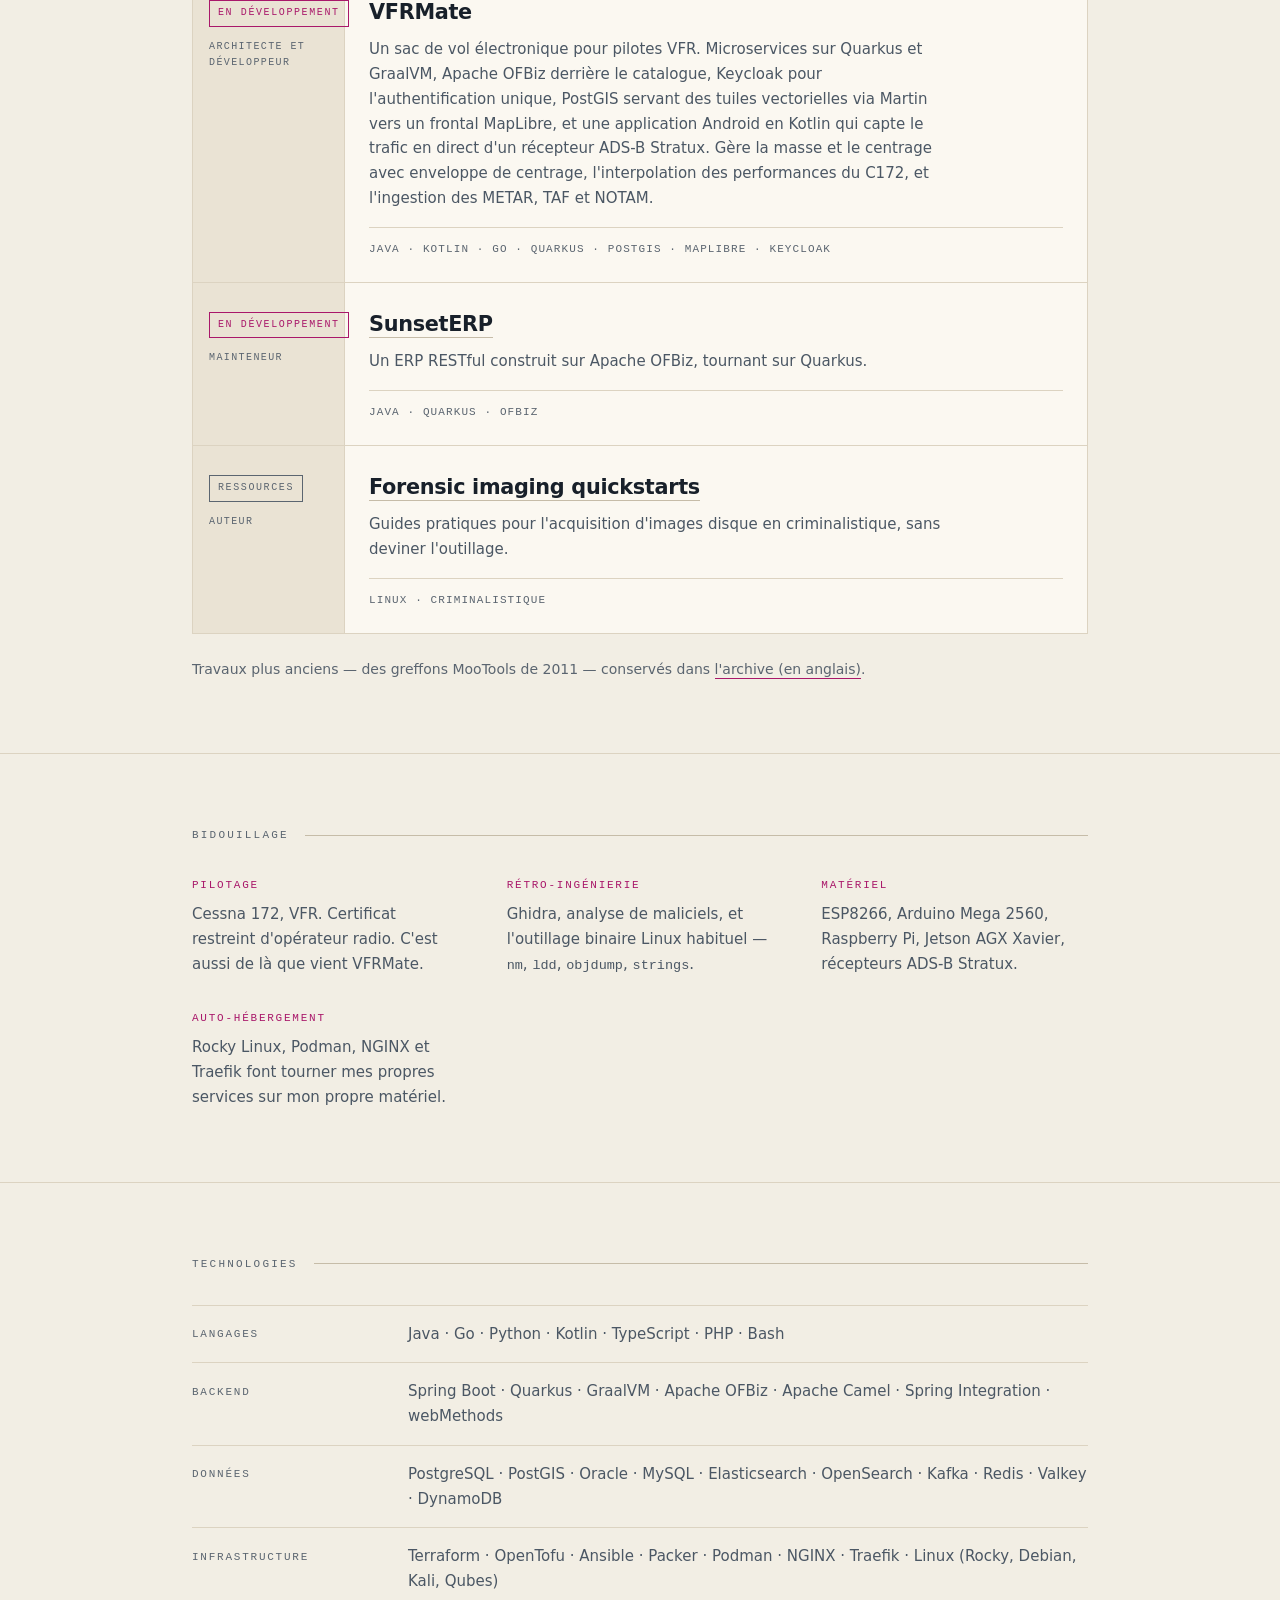
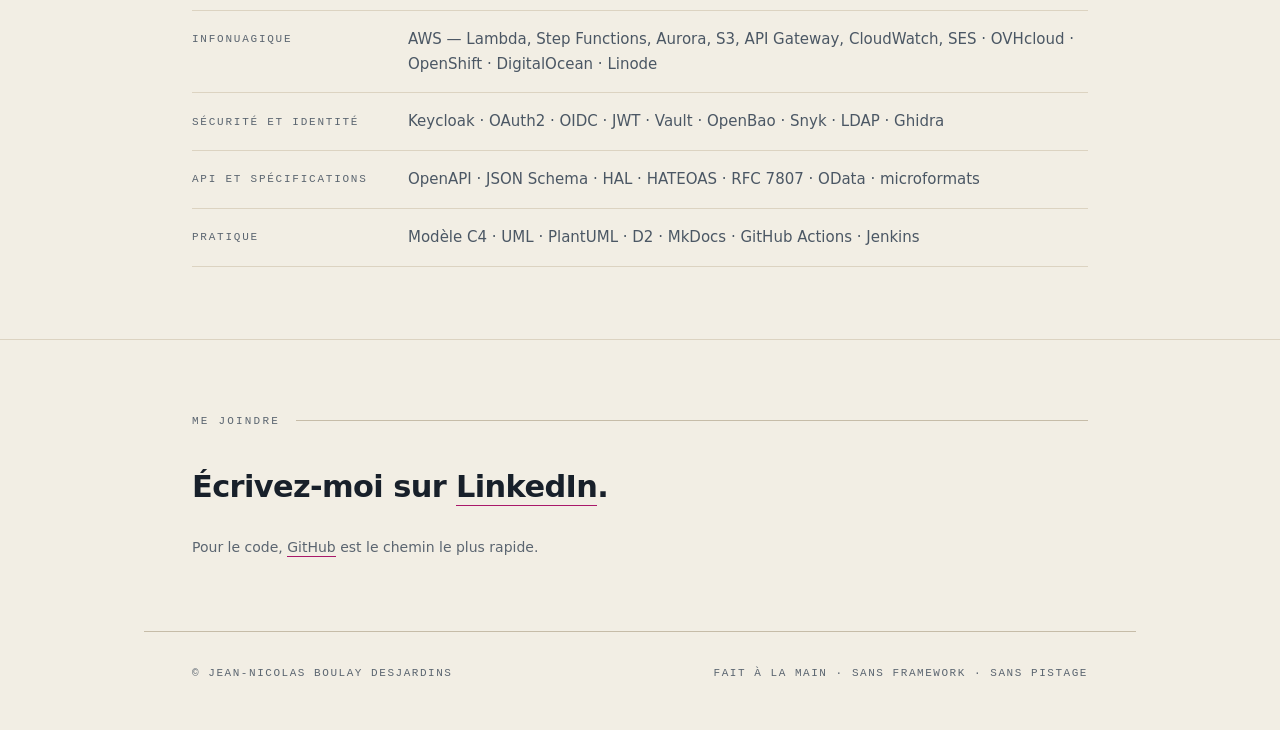
==== commit 8aa79532: "Added the job-title and canonical-identity microformats to the h-card" ====
--- a/fr/index.html
+++ b/fr/index.html
@@ -34,11 +34,12 @@
 
 <header class="masthead">
   <div class="wrap">
+    <data class="u-url u-uid" value="https://jnbdz.github.io/"></data>
     <p class="masthead__meta">
       <span class="p-region">Québec</span>, <span class="p-country-name">Canada</span>
       &middot; français et anglais
       &middot; <span class="masthead__meta-figure">23</span> ans à écrire du logiciel
-      &middot; consultant sénior en développement logiciel
+      &middot; <span class="p-job-title">consultant sénior en développement logiciel</span>
     </p>
     <h1 class="masthead__name p-name"><span class="p-given-name">Jean-Nicolas</span> <span class="p-family-name">Boulay Desjardins</span></h1>
     <p class="masthead__lede">
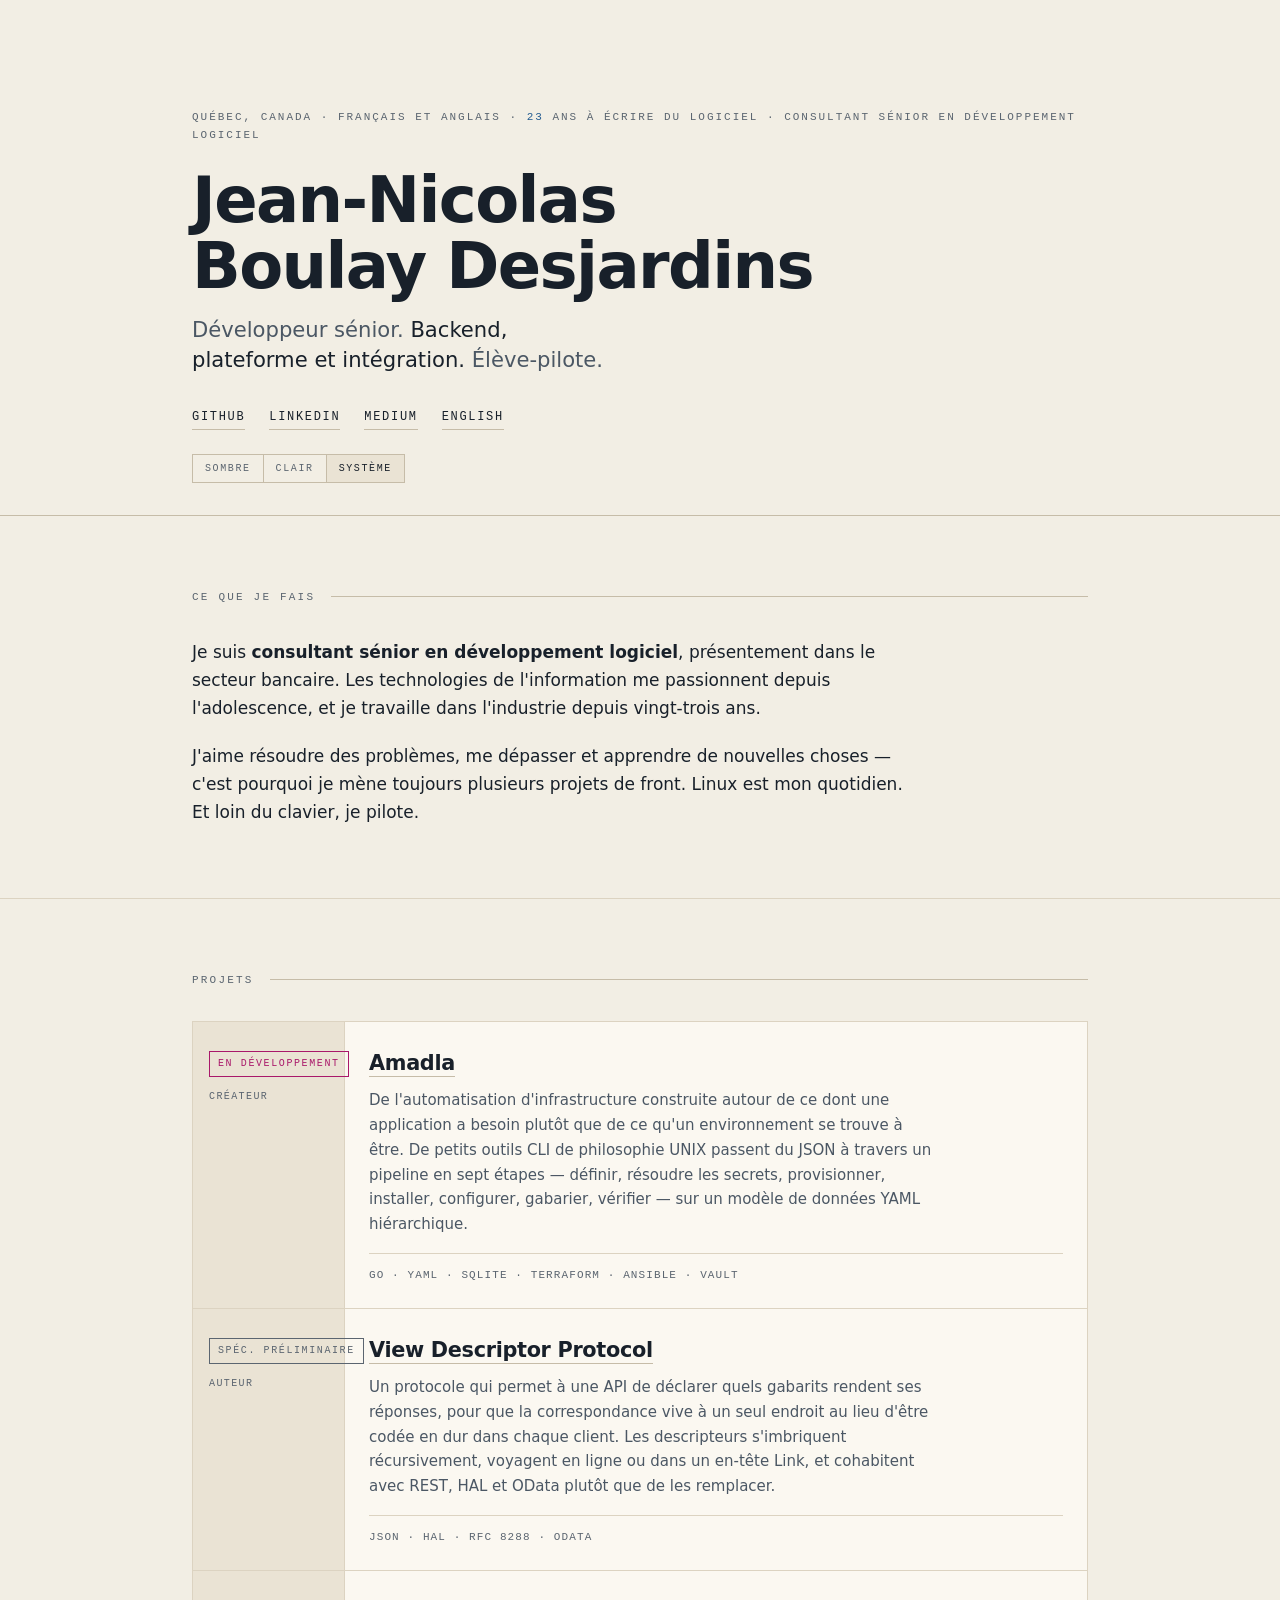
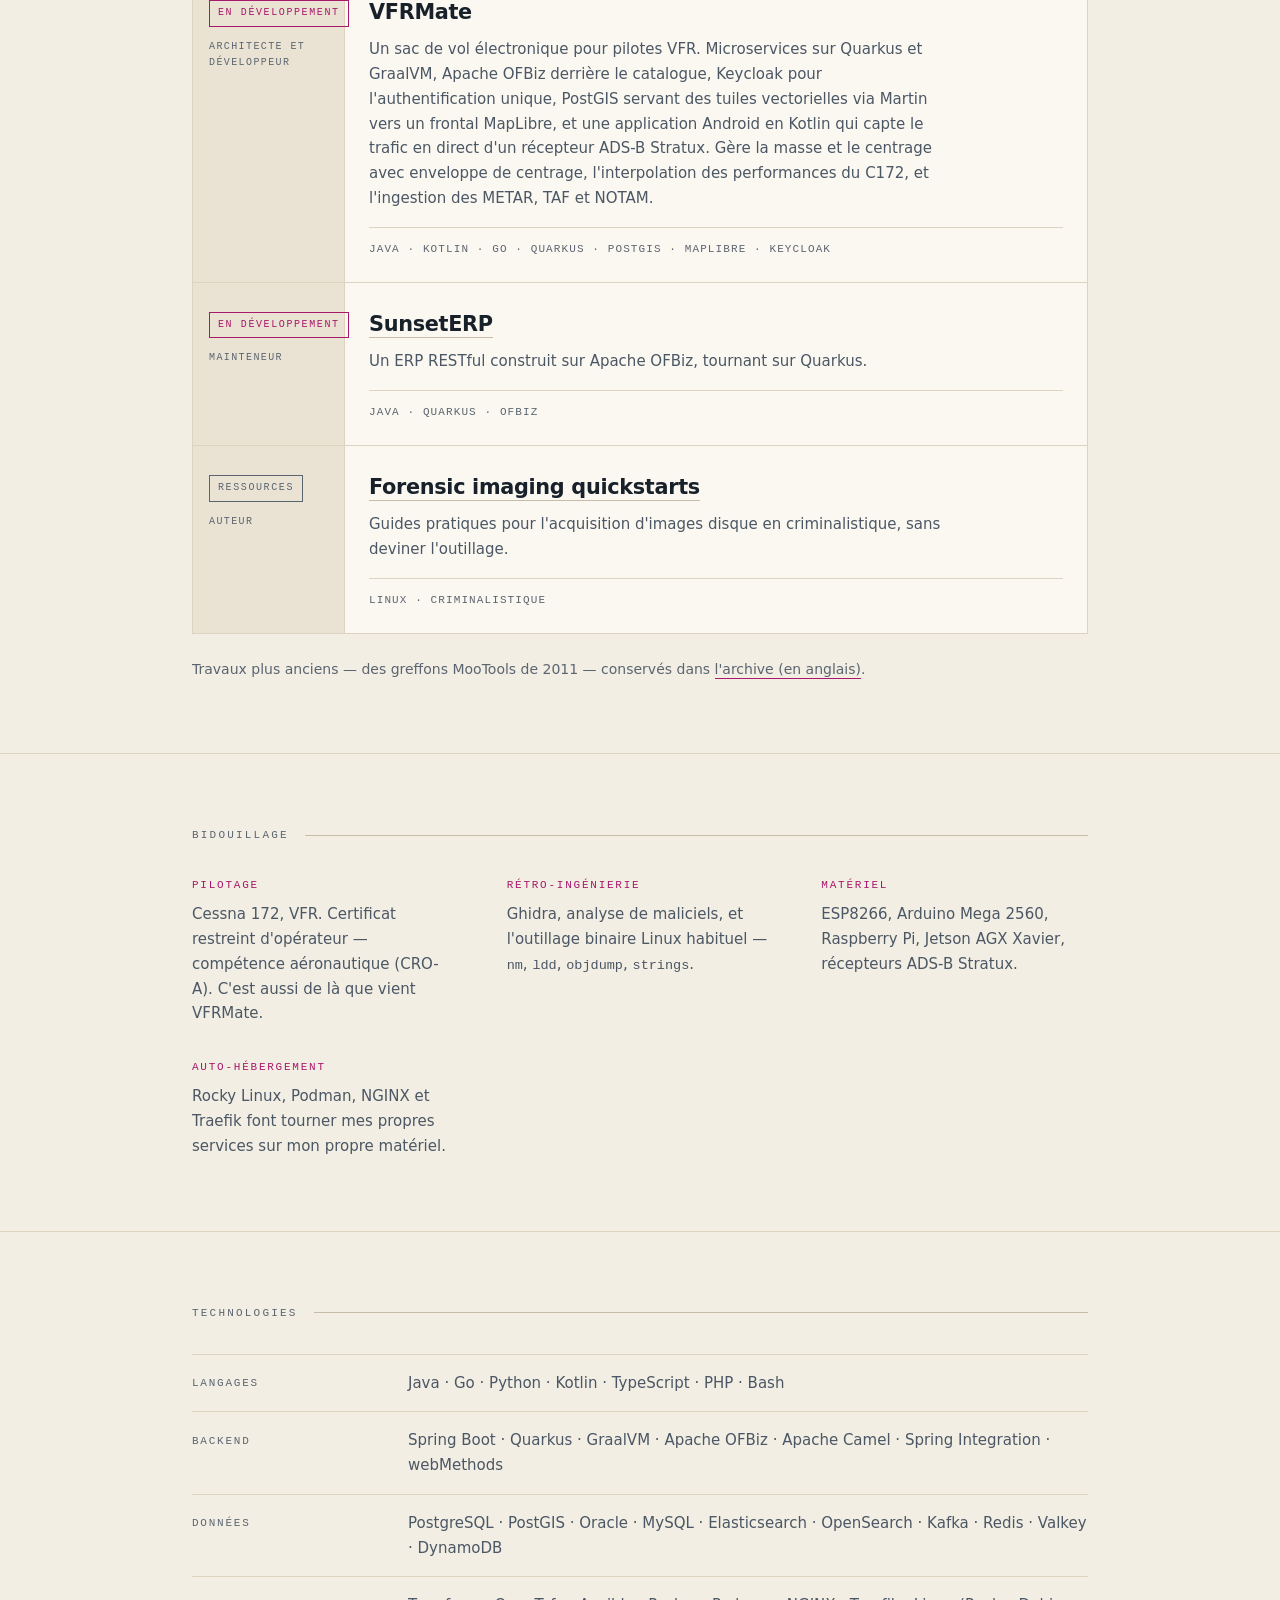
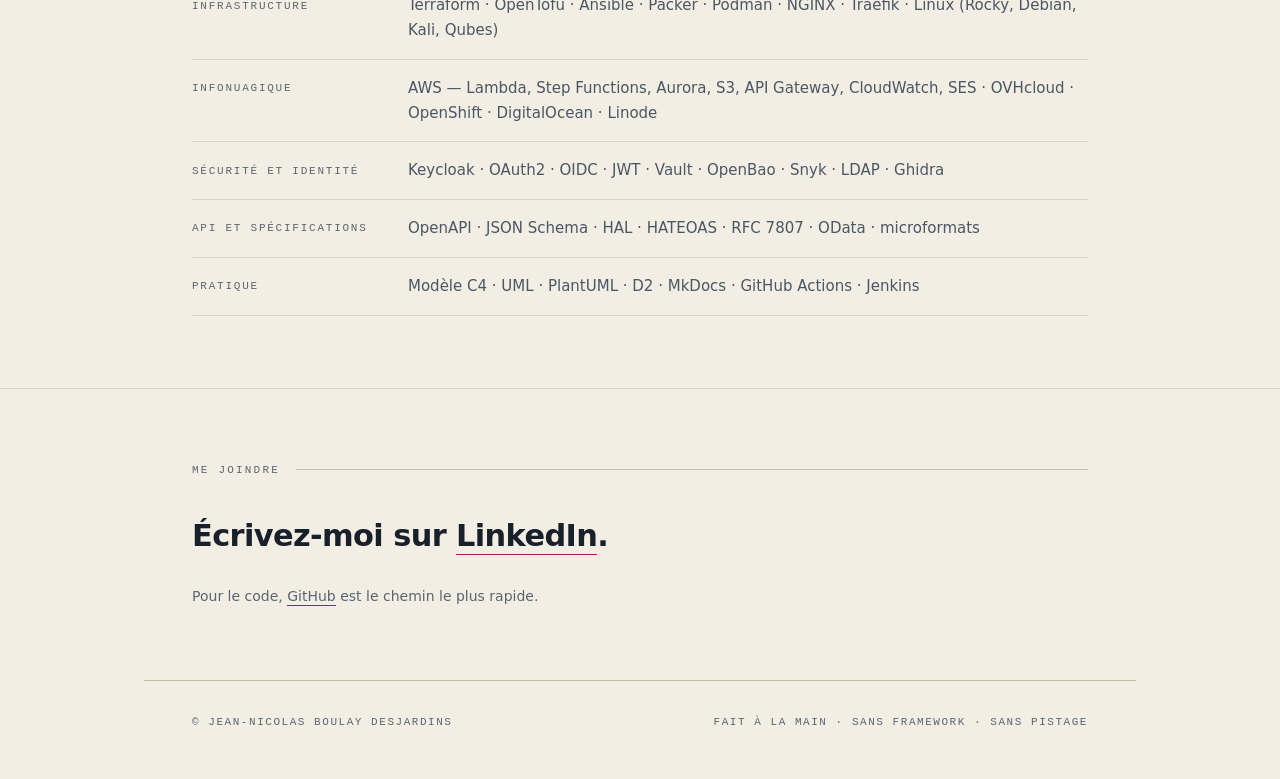
==== commit b44950ba: "Corrected the radio certificate to its official ROC-A name" ====
--- a/fr/index.html
+++ b/fr/index.html
@@ -5,14 +5,14 @@
 <meta name="viewport" content="width=device-width, initial-scale=1">
 <title>Jean-Nicolas Boulay Desjardins</title>
 <meta name="description" content="Développeur sénior en backend, plateforme et intégration. Projets en automatisation d'infrastructure, conception de protocoles d'API et logiciel d'aviation.">
-<link rel="canonical" href="https://jnbdz.github.io/fr/">
-<link rel="alternate" hreflang="en" href="https://jnbdz.github.io/">
-<link rel="alternate" hreflang="fr" href="https://jnbdz.github.io/fr/">
-<link rel="alternate" hreflang="x-default" href="https://jnbdz.github.io/">
+<link rel="canonical" href="https://jean-nicolas.com/fr/">
+<link rel="alternate" hreflang="en" href="https://jean-nicolas.com/">
+<link rel="alternate" hreflang="fr" href="https://jean-nicolas.com/fr/">
+<link rel="alternate" hreflang="x-default" href="https://jean-nicolas.com/">
 <meta property="og:type" content="profile">
 <meta property="og:title" content="Jean-Nicolas Boulay Desjardins">
 <meta property="og:description" content="Développeur sénior en backend, plateforme et intégration. Projets en automatisation d'infrastructure, conception de protocoles d'API et logiciel d'aviation.">
-<meta property="og:url" content="https://jnbdz.github.io/fr/">
+<meta property="og:url" content="https://jean-nicolas.com/fr/">
 <meta property="og:site_name" content="Jean-Nicolas Boulay Desjardins">
 <meta property="og:locale" content="fr_CA">
 <meta name="theme-color" media="(prefers-color-scheme: dark)" content="#0e141a">
@@ -34,7 +34,7 @@
 
 <header class="masthead">
   <div class="wrap">
-    <data class="u-url u-uid" value="https://jnbdz.github.io/"></data>
+    <data class="u-url u-uid" value="https://jean-nicolas.com/"></data>
     <p class="masthead__meta">
       <span class="p-region">Québec</span>, <span class="p-country-name">Canada</span>
       &middot; français et anglais
@@ -149,7 +149,7 @@
       <dl class="tinker">
         <div class="tinker__group">
           <dt class="tinker__term">Pilotage</dt>
-          <dd class="tinker__desc">Cessna 172, VFR. Certificat restreint d'opérateur radio. C'est aussi de là que vient VFRMate.</dd>
+          <dd class="tinker__desc">Cessna 172, VFR. Certificat restreint d'opérateur — compétence aéronautique (CRO-A). C'est aussi de là que vient VFRMate.</dd>
         </div>
         <div class="tinker__group">
           <dt class="tinker__term">Rétro-ingénierie</dt>
